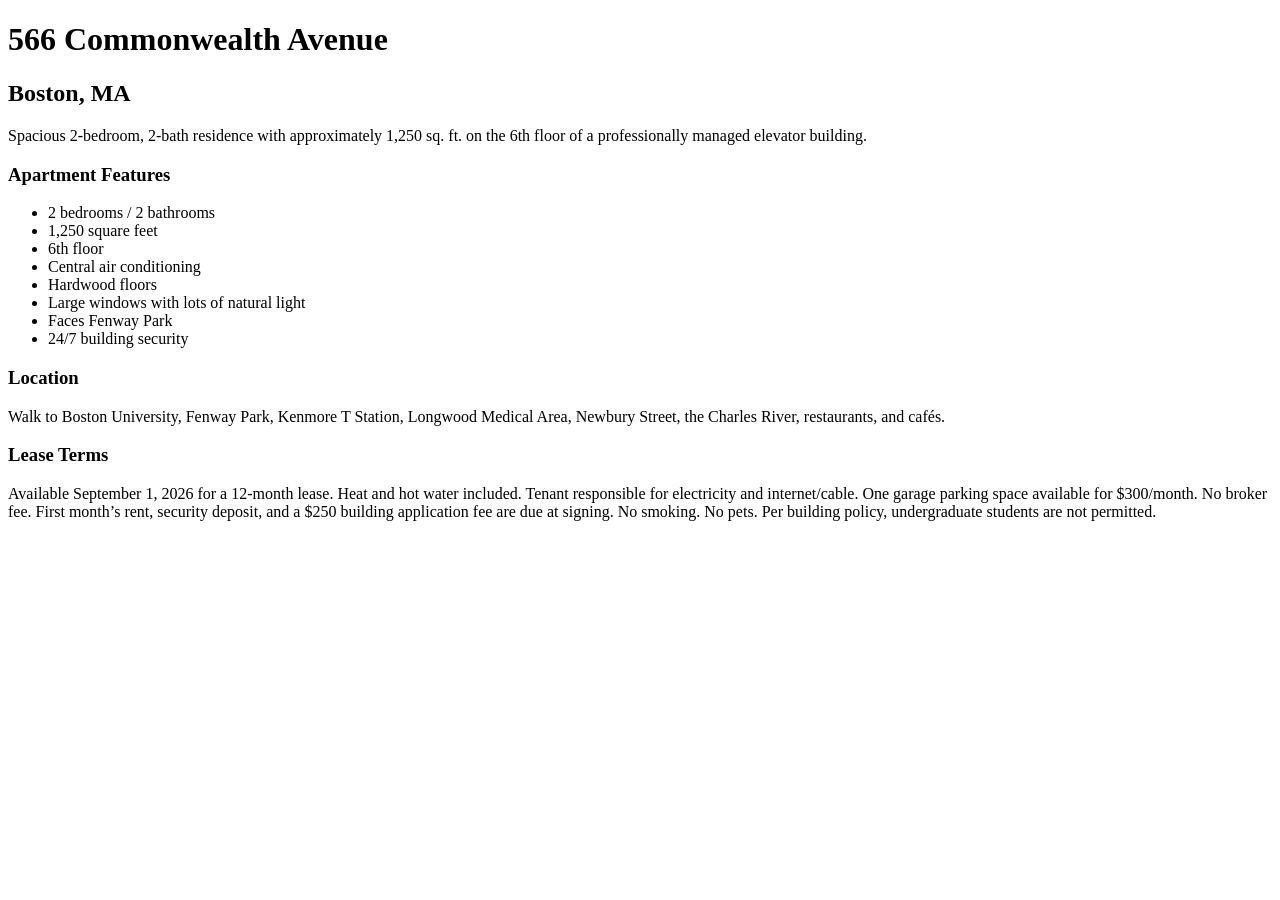
==== index.html @ 44c52302 "Add initial HTML structure for apartment listing" ====
<!DOCTYPE html>
<html>
<head>
  <title>566 Commonwealth Avenue | Boston Apartment</title>
</head>
<body>
  <h1>566 Commonwealth Avenue</h1>
  <h2>Boston, MA</h2>

  <p>
    Spacious 2-bedroom, 2-bath residence with approximately 1,250 sq. ft.
    on the 6th floor of a professionally managed elevator building.
  </p>

  <h3>Apartment Features</h3>
  <ul>
    <li>2 bedrooms / 2 bathrooms</li>
    <li>1,250 square feet</li>
    <li>6th floor</li>
    <li>Central air conditioning</li>
    <li>Hardwood floors</li>
    <li>Large windows with lots of natural light</li>
    <li>Faces Fenway Park</li>
    <li>24/7 building security</li>
  </ul>

  <h3>Location</h3>
  <p>
    Walk to Boston University, Fenway Park, Kenmore T Station,
    Longwood Medical Area, Newbury Street, the Charles River,
    restaurants, and cafés.
  </p>

  <h3>Lease Terms</h3>
  <p>
    Available September 1, 2026 for a 12-month lease. Heat and hot water
    included. Tenant responsible for electricity and internet/cable.
    One garage parking space available for $300/month. No broker fee.
    First month’s rent, security deposit, and a $250 building application
    fee are due at signing. No smoking. No pets. Per building policy,
    undergraduate students are not permitted.
  </p>
</body>
</html>
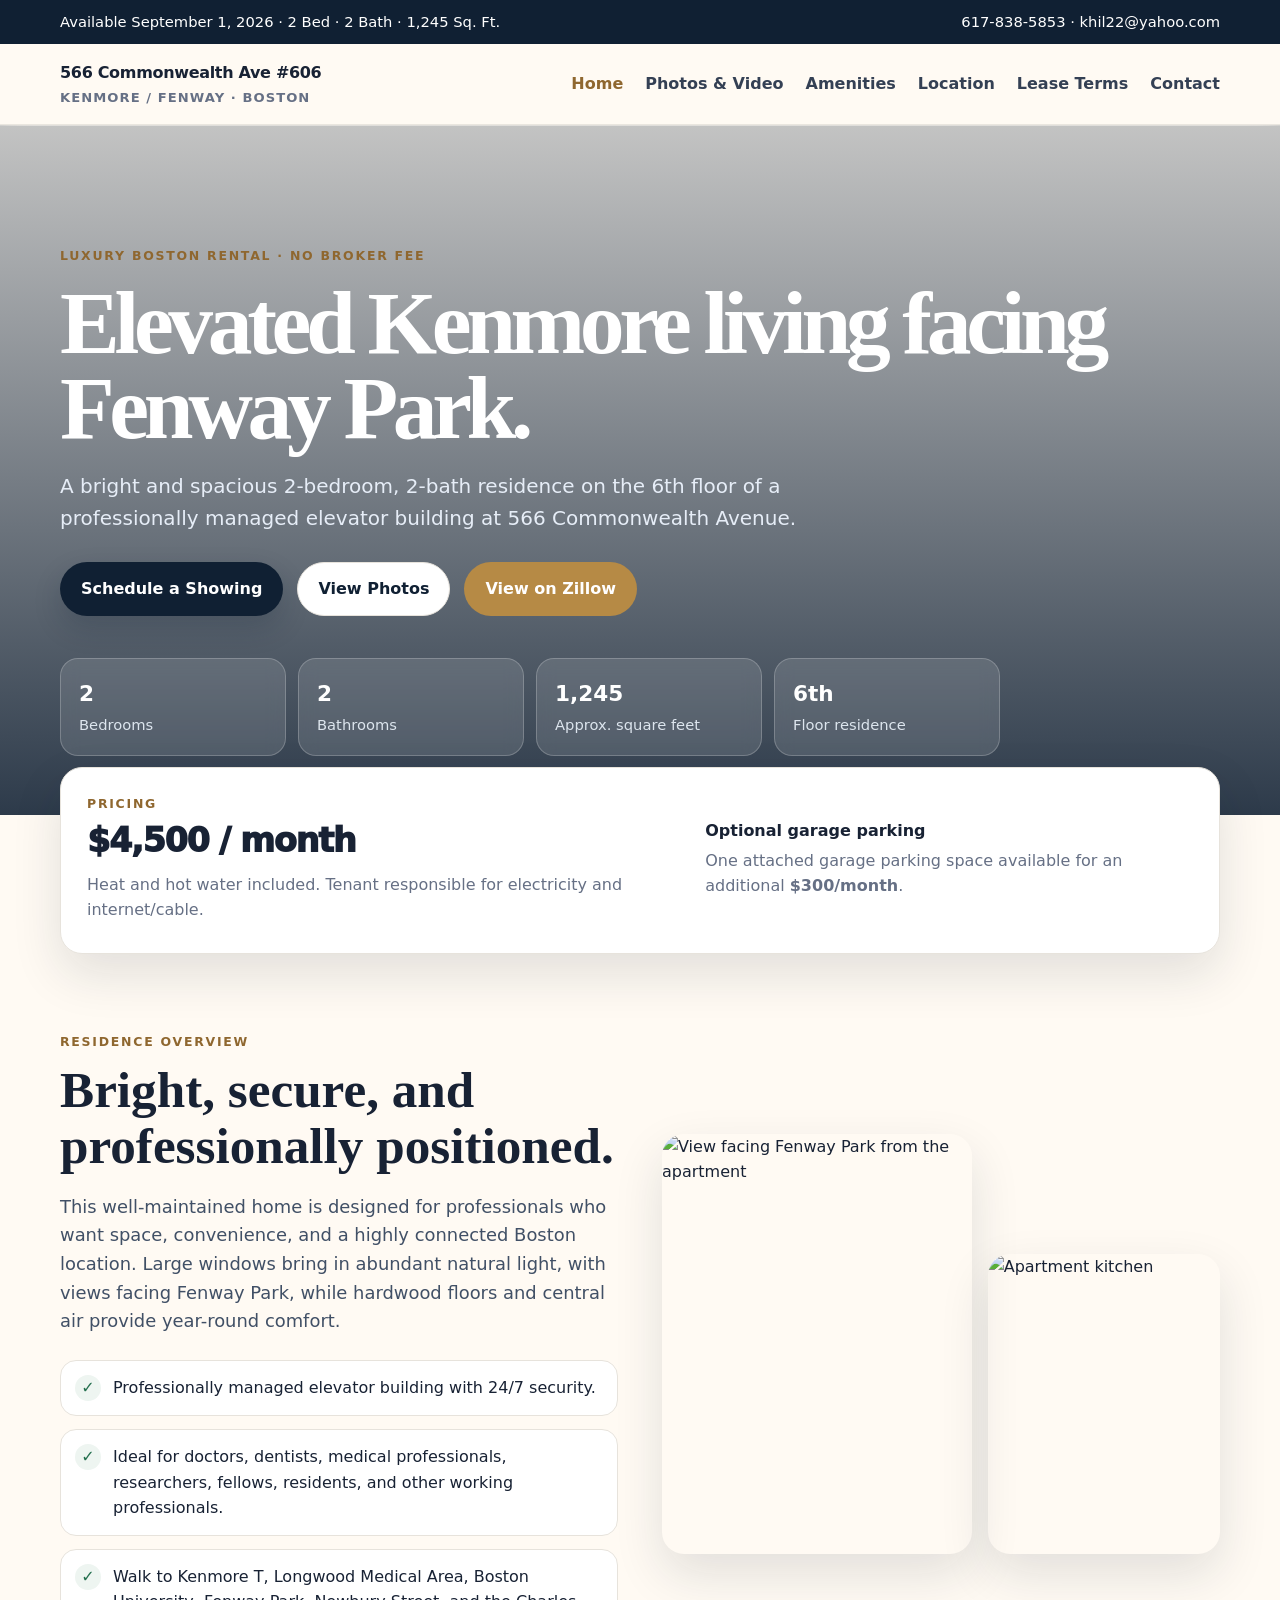
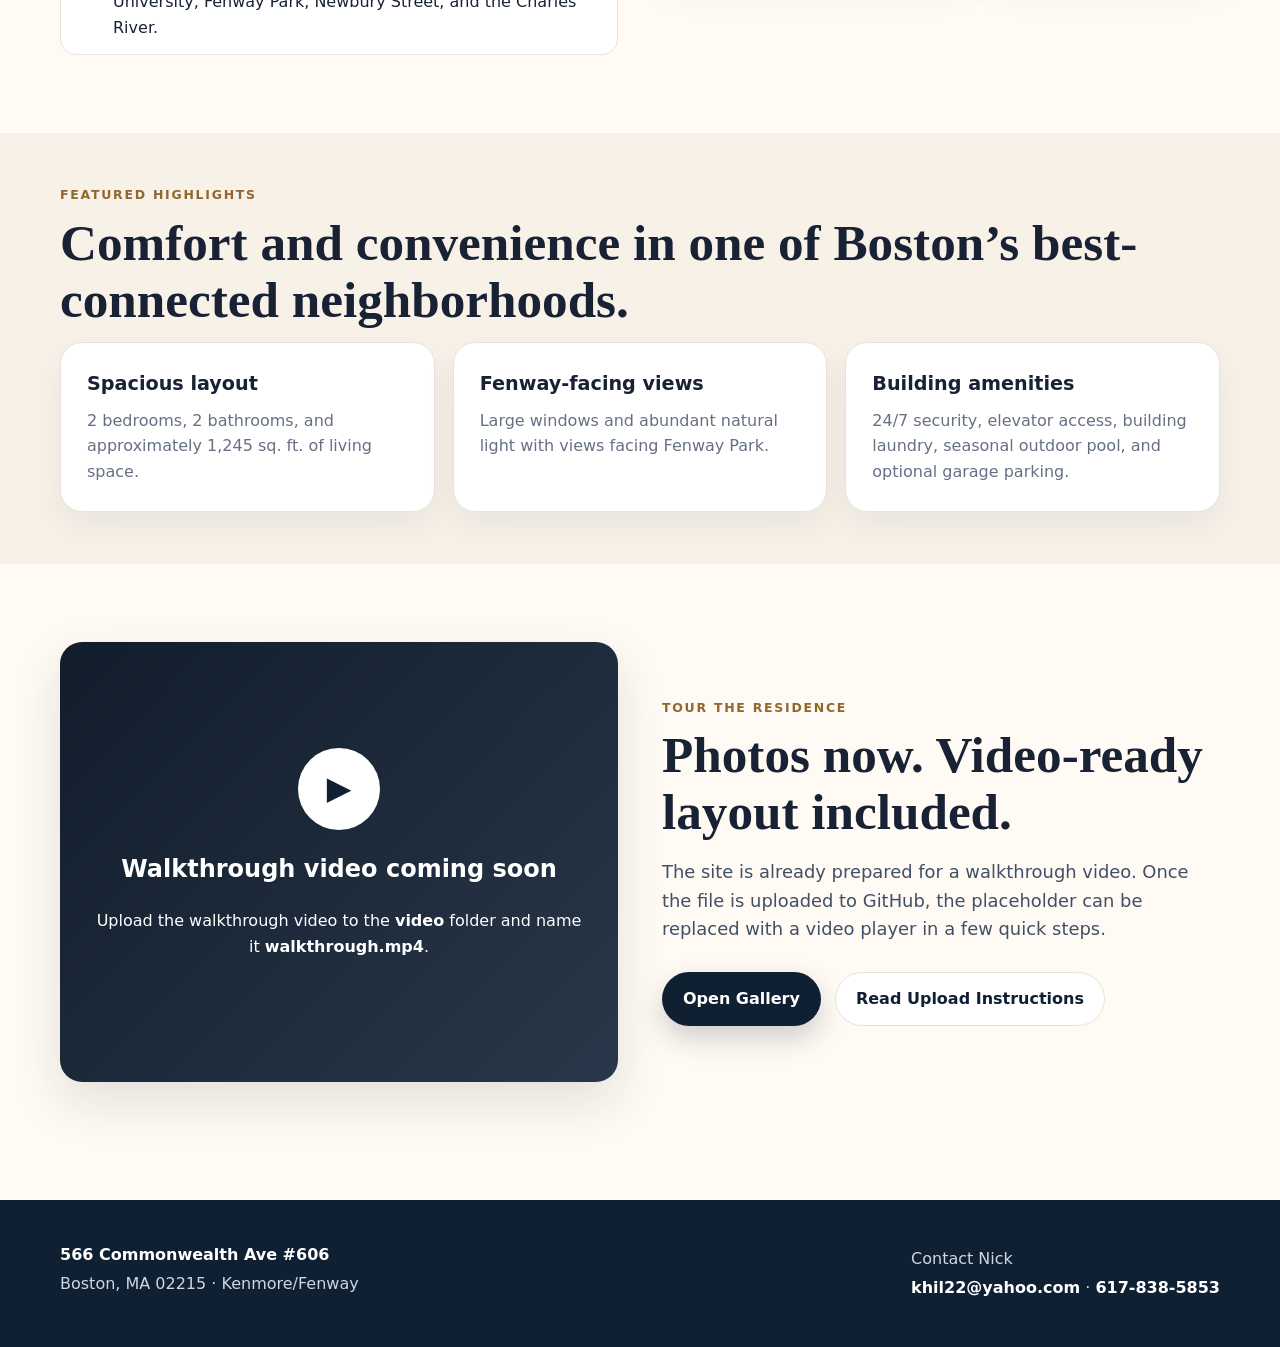
==== commit adde32c9: "Add files via upload" ====
--- a/index.html
+++ b/index.html
@@ -1,44 +1,82 @@
-<!DOCTYPE html>
-<html>
+<!doctype html>
+<html lang="en">
 <head>
-  <title>566 Commonwealth Avenue | Boston Apartment</title>
+  <meta charset="utf-8">
+  <meta name="viewport" content="width=device-width, initial-scale=1">
+  <title>566 Commonwealth Ave #606 | Boston Apartment for Rent</title>
+  <meta name="description" content="Professional 2 bed, 2 bath apartment rental at 566 Commonwealth Ave #606 in Boston's Kenmore/Fenway neighborhood. Available September 1, 2026.">
+  <link rel="stylesheet" href="styles.css">
 </head>
 <body>
-  <h1>566 Commonwealth Avenue</h1>
-  <h2>Boston, MA</h2>
+  <div class="topbar"><div class="container"><span>Available September 1, 2026 · 2 Bed · 2 Bath · 1,245 Sq. Ft.</span><span><a href="tel:+16178385853">617-838-5853</a> · <a href="mailto:khil22@yahoo.com">khil22@yahoo.com</a></span></div></div>
+  <header class="site-header"><nav class="nav container"><a class="brand" href="index.html"><span>566 Commonwealth Ave #606</span><span>Kenmore / Fenway · Boston</span></a><button class="menu-button">Menu</button><div class="nav-links"><a href="index.html">Home</a><a href="photos.html">Photos & Video</a><a href="amenities.html">Amenities</a><a href="location.html">Location</a><a href="lease.html">Lease Terms</a><a href="contact.html">Contact</a></div></nav></header>
 
-  <p>
-    Spacious 2-bedroom, 2-bath residence with approximately 1,250 sq. ft.
-    on the 6th floor of a professionally managed elevator building.
-  </p>
+  <main>
+    <section class="hero">
+      <div class="container hero-content">
+        <div class="eyebrow">Luxury Boston rental · No broker fee</div>
+        <h1>Elevated Kenmore living facing Fenway Park.</h1>
+        <p>A bright and spacious 2-bedroom, 2-bath residence on the 6th floor of a professionally managed elevator building at 566 Commonwealth Avenue.</p>
+        <div class="hero-actions"><a class="button primary" href="contact.html">Schedule a Showing</a><a class="button secondary" href="photos.html">View Photos</a><a class="button gold" href="https://www.zillow.com/homedetails/566-Commonwealth-Ave-606-Boston-MA-02215/2077763507_zpid/?view=public" target="_blank" rel="noopener">View on Zillow</a></div>
+        <div class="stats"><div class="stat"><strong>2</strong><span>Bedrooms</span></div><div class="stat"><strong>2</strong><span>Bathrooms</span></div><div class="stat"><strong>1,245</strong><span>Approx. square feet</span></div><div class="stat"><strong>6th</strong><span>Floor residence</span></div></div>
+      </div>
+    </section>
 
-  <h3>Apartment Features</h3>
-  <ul>
-    <li>2 bedrooms / 2 bathrooms</li>
-    <li>1,250 square feet</li>
-    <li>6th floor</li>
-    <li>Central air conditioning</li>
-    <li>Hardwood floors</li>
-    <li>Large windows with lots of natural light</li>
-    <li>Faces Fenway Park</li>
-    <li>24/7 building security</li>
-  </ul>
+    <div class="container price-card">
+      <div><div class="eyebrow">Pricing</div><div class="price-main">$4,500 / month</div><p>Heat and hot water included. Tenant responsible for electricity and internet/cable.</p></div>
+      <div><strong>Optional garage parking</strong><p>One attached garage parking space available for an additional <strong>$300/month</strong>.</p></div>
+    </div>
 
-  <h3>Location</h3>
-  <p>
-    Walk to Boston University, Fenway Park, Kenmore T Station,
-    Longwood Medical Area, Newbury Street, the Charles River,
-    restaurants, and cafés.
-  </p>
+    <section class="section">
+      <div class="container split">
+        <div>
+          <div class="eyebrow">Residence overview</div>
+          <h2 class="section-title">Bright, secure, and professionally positioned.</h2>
+          <p class="lead">This well-maintained home is designed for professionals who want space, convenience, and a highly connected Boston location. Large windows bring in abundant natural light, with views facing Fenway Park, while hardwood floors and central air provide year-round comfort.</p>
+          <div class="highlight-list">
+            <div><span class="check">✓</span><span>Professionally managed elevator building with 24/7 security.</span></div>
+            <div><span class="check">✓</span><span>Ideal for doctors, dentists, medical professionals, researchers, fellows, residents, and other working professionals.</span></div>
+            <div><span class="check">✓</span><span>Walk to Kenmore T, Longwood Medical Area, Boston University, Fenway Park, Newbury Street, and the Charles River.</span></div>
+          </div>
+        </div>
+        <div class="image-stack"><img src="images/fenway-view-1.webp" alt="View facing Fenway Park from the apartment"><img src="images/kitchen.webp" alt="Apartment kitchen"></div>
+      </div>
+    </section>
 
-  <h3>Lease Terms</h3>
-  <p>
-    Available September 1, 2026 for a 12-month lease. Heat and hot water
-    included. Tenant responsible for electricity and internet/cable.
-    One garage parking space available for $300/month. No broker fee.
-    First month’s rent, security deposit, and a $250 building application
-    fee are due at signing. No smoking. No pets. Per building policy,
-    undergraduate students are not permitted.
-  </p>
+    <section class="section compact" style="background:var(--cream)">
+      <div class="container">
+        <div class="eyebrow">Featured highlights</div>
+        <h2 class="section-title">Comfort and convenience in one of Boston’s best-connected neighborhoods.</h2>
+        <div class="feature-grid">
+          <div class="feature-card"><h3>Spacious layout</h3><p>2 bedrooms, 2 bathrooms, and approximately 1,245 sq. ft. of living space.</p></div>
+          <div class="feature-card"><h3>Fenway-facing views</h3><p>Large windows and abundant natural light with views facing Fenway Park.</p></div>
+          <div class="feature-card"><h3>Building amenities</h3><p>24/7 security, elevator access, building laundry, seasonal outdoor pool, and optional garage parking.</p></div>
+        </div>
+      </div>
+    </section>
+
+    <section class="section">
+      <div class="container split">
+        <div class="video-placeholder">
+          <!-- WALKTHROUGH VIDEO PLACEHOLDER: After uploading your video to GitHub, replace this entire div with:
+          <video controls poster="images/living-room-1.webp" style="width:100%;border-radius:22px;box-shadow:var(--shadow)">
+            <source src="video/walkthrough.mp4" type="video/mp4">
+            Your browser does not support the video tag.
+          </video>
+          -->
+          <div><div class="play">▶</div><h2>Walkthrough video coming soon</h2><p>Upload the walkthrough video to the <strong>video</strong> folder and name it <strong>walkthrough.mp4</strong>.</p></div>
+        </div>
+        <div>
+          <div class="eyebrow">Tour the residence</div>
+          <h2 class="section-title">Photos now. Video-ready layout included.</h2>
+          <p class="lead">The site is already prepared for a walkthrough video. Once the file is uploaded to GitHub, the placeholder can be replaced with a video player in a few quick steps.</p>
+          <div class="hero-actions"><a class="button primary" href="photos.html">Open Gallery</a><a class="button secondary" href="README-upload-instructions.txt">Read Upload Instructions</a></div>
+        </div>
+      </div>
+    </section>
+  </main>
+
+  <footer class="footer"><div class="container"><div><strong>566 Commonwealth Ave #606</strong><p>Boston, MA 02215 · Kenmore/Fenway</p></div><div><p>Contact Nick</p><p><a href="mailto:khil22@yahoo.com">khil22@yahoo.com</a> · <a href="tel:+16178385853">617-838-5853</a></p></div></div></footer>
+  <script src="script.js"></script>
 </body>
 </html>
--- a/styles.css
+++ b/styles.css
@@ -0,0 +1,19 @@
+:root{
+  --ink:#182234;
+  --muted:#667085;
+  --line:#e7e3dc;
+  --cream:#f7f1e8;
+  --paper:#fffaf3;
+  --white:#ffffff;
+  --navy:#102033;
+  --gold:#b68a45;
+  --gold-dark:#8f672f;
+  --green:#eef5f1;
+  --shadow:0 20px 50px rgba(16,32,51,.12);
+  --radius:22px;
+}
+*{box-sizing:border-box}
+html{scroll-behavior:smooth}
+body{margin:0;font-family:Inter,ui-sans-serif,system-ui,-apple-system,BlinkMacSystemFont,"Segoe UI",sans-serif;color:var(--ink);background:var(--paper);line-height:1.6}
+a{color:inherit;text-decoration:none}img{max-width:100%;display:block}.container{width:min(1160px,92vw);margin:auto}.eyebrow{letter-spacing:.14em;text-transform:uppercase;color:var(--gold-dark);font-weight:800;font-size:.78rem}.section{padding:78px 0}.section.compact{padding:52px 0}.section-title{font-family:Georgia,serif;font-size:clamp(2rem,4vw,3.2rem);line-height:1.1;margin:10px 0 14px}.lead{font-size:1.12rem;color:#415066;max-width:760px}.topbar{background:var(--navy);color:#fff;font-size:.92rem}.topbar .container{display:flex;justify-content:space-between;gap:20px;padding:10px 0;align-items:center}.topbar a{color:#fff}.site-header{position:sticky;top:0;background:rgba(255,250,243,.94);backdrop-filter:blur(14px);z-index:20;border-bottom:1px solid rgba(231,227,220,.85)}.nav{display:flex;align-items:center;justify-content:space-between;padding:16px 0}.brand{display:flex;flex-direction:column;gap:2px;font-weight:900;letter-spacing:-.02em}.brand span:last-child{font-weight:700;color:var(--muted);font-size:.82rem;letter-spacing:.08em;text-transform:uppercase}.nav-links{display:flex;gap:22px;align-items:center;font-weight:750;color:#344054}.nav-links a.active,.nav-links a:hover{color:var(--gold-dark)}.menu-button{display:none;border:1px solid var(--line);background:#fff;border-radius:12px;padding:9px 12px;font-weight:800}.button{display:inline-flex;align-items:center;justify-content:center;gap:9px;border-radius:999px;padding:13px 20px;font-weight:850;border:1px solid transparent;transition:.18s ease}.button.primary{background:var(--navy);color:#fff;box-shadow:0 12px 28px rgba(16,32,51,.20)}.button.secondary{background:#fff;color:var(--navy);border-color:var(--line)}.button.gold{background:var(--gold);color:#fff}.button:hover{transform:translateY(-1px)}.hero{position:relative;min-height:690px;display:grid;align-items:end;background:linear-gradient(180deg,rgba(16,32,51,.25),rgba(16,32,51,.88)),url('images/living-room-1.webp') center/cover no-repeat;color:#fff}.hero-content{padding:120px 0 58px}.hero h1{font-family:Georgia,serif;font-size:clamp(2.85rem,7vw,6.2rem);line-height:.95;letter-spacing:-.06em;margin:14px 0}.hero p{font-size:1.25rem;max-width:760px;color:#e6edf7}.hero-actions{display:flex;flex-wrap:wrap;gap:14px;margin-top:28px}.stats{display:grid;grid-template-columns:repeat(4,1fr);gap:12px;margin-top:42px;max-width:940px}.stat{background:rgba(255,255,255,.12);border:1px solid rgba(255,255,255,.22);padding:18px;border-radius:18px;backdrop-filter:blur(8px)}.stat strong{display:block;font-size:1.35rem}.stat span{color:#dde5ee;font-size:.92rem}.price-card{background:#fff;color:var(--ink);border-radius:var(--radius);padding:26px;box-shadow:var(--shadow);display:grid;grid-template-columns:1.1fr .9fr;gap:22px;align-items:center;margin-top:-48px;position:relative;z-index:5;border:1px solid var(--line)}.price-main{font-size:2.1rem;font-weight:950;letter-spacing:-.04em}.price-card p{margin:4px 0;color:var(--muted)}.feature-grid{display:grid;grid-template-columns:repeat(3,1fr);gap:18px}.feature-card,.card{background:#fff;border:1px solid var(--line);border-radius:var(--radius);padding:26px;box-shadow:0 14px 34px rgba(16,32,51,.06)}.feature-card h3,.card h3{margin:0 0 8px;font-size:1.2rem}.feature-card p,.card p{margin:0;color:var(--muted)}.split{display:grid;grid-template-columns:1fr 1fr;gap:44px;align-items:center}.image-stack{display:grid;grid-template-columns:1fr .75fr;gap:16px;align-items:end}.image-stack img{border-radius:var(--radius);height:420px;width:100%;object-fit:cover;box-shadow:var(--shadow)}.image-stack img:nth-child(2){height:300px}.highlight-list{display:grid;gap:13px;margin-top:24px}.highlight-list div{display:flex;gap:12px;align-items:flex-start;background:#fff;border:1px solid var(--line);padding:14px;border-radius:16px}.check{height:26px;width:26px;border-radius:50%;background:var(--green);color:#25704f;display:grid;place-items:center;flex:0 0 26px;font-weight:900}.gallery-grid{display:grid;grid-template-columns:repeat(3,1fr);gap:14px}.gallery-grid a{position:relative;overflow:hidden;border-radius:18px;background:#ddd;border:1px solid var(--line);min-height:220px}.gallery-grid img{width:100%;height:260px;object-fit:cover;transition:.25s ease}.gallery-grid a:hover img{transform:scale(1.035)}.gallery-grid .wide{grid-column:span 2}.gallery-grid .tall img{height:534px}.caption{position:absolute;left:12px;right:12px;bottom:12px;color:#fff;background:linear-gradient(90deg,rgba(16,32,51,.82),rgba(16,32,51,.35));padding:9px 12px;border-radius:12px;font-weight:800;font-size:.92rem}.subhero{background:linear-gradient(135deg,rgba(16,32,51,.93),rgba(16,32,51,.72)),url('images/fenway-view-1.webp') center/cover no-repeat;color:#fff;padding:86px 0}.subhero h1{font-family:Georgia,serif;font-size:clamp(2.5rem,5vw,4.3rem);line-height:1;margin:12px 0}.subhero p{color:#e8eef5;max-width:760px}.info-table{width:100%;border-collapse:collapse;background:#fff;border-radius:var(--radius);overflow:hidden;border:1px solid var(--line);box-shadow:0 14px 34px rgba(16,32,51,.06)}.info-table td{padding:18px;border-bottom:1px solid var(--line)}.info-table tr:last-child td{border-bottom:0}.info-table td:first-child{font-weight:850;width:38%;color:#344054}.map-card{background:#fff;border:1px solid var(--line);border-radius:var(--radius);overflow:hidden;box-shadow:var(--shadow)}.map-card iframe{width:100%;height:430px;border:0}.location-grid{display:grid;grid-template-columns:repeat(2,1fr);gap:18px}.nearby{display:flex;justify-content:space-between;gap:20px;background:#fff;border:1px solid var(--line);border-radius:18px;padding:18px}.nearby strong{font-size:1.05rem}.nearby span{color:var(--muted)}.video-placeholder{background:linear-gradient(135deg,#111d2b,#29374a);border-radius:var(--radius);min-height:440px;display:grid;place-items:center;color:#fff;text-align:center;padding:36px;box-shadow:var(--shadow);position:relative;overflow:hidden}.video-placeholder:before{content:"";position:absolute;inset:0;background:url('images/living-room-2.webp') center/cover no-repeat;opacity:.24}.video-placeholder>div{position:relative}.play{width:82px;height:82px;border-radius:50%;display:grid;place-items:center;background:#fff;color:var(--navy);font-size:2rem;margin:0 auto 18px}.contact-box{background:var(--navy);color:#fff;border-radius:32px;padding:38px;box-shadow:var(--shadow)}.contact-box p{color:#d9e3ed}.contact-grid{display:grid;grid-template-columns:1fr 1fr;gap:28px}.contact-card{background:#fff;border:1px solid var(--line);border-radius:var(--radius);padding:28px}.contact-card a{color:var(--gold-dark);font-weight:850}.form-note{background:#fff7e7;border:1px solid #ead7b5;color:#6f501d;padding:14px;border-radius:16px}.footer{background:var(--navy);color:#fff;padding:42px 0;margin-top:40px}.footer .container{display:flex;justify-content:space-between;gap:20px;align-items:flex-start}.footer p{margin:4px 0;color:#ccd7e4}.footer a{color:#fff;font-weight:800}.lightbox{position:fixed;inset:0;background:rgba(10,17,27,.92);display:none;align-items:center;justify-content:center;z-index:100;padding:24px}.lightbox.open{display:flex}.lightbox img{max-height:86vh;max-width:92vw;border-radius:16px;box-shadow:0 20px 80px rgba(0,0,0,.45)}.lightbox button{position:absolute;top:18px;right:20px;border:0;border-radius:999px;background:#fff;color:#111;padding:10px 14px;font-weight:900}.notice{background:#f6fbf8;border:1px solid #d9eadf;border-radius:var(--radius);padding:22px}.pill-row{display:flex;flex-wrap:wrap;gap:10px;margin-top:20px}.pill{border:1px solid var(--line);background:#fff;border-radius:999px;padding:9px 14px;font-weight:800;color:#344054}.small{font-size:.92rem;color:var(--muted)}
+@media(max-width:860px){.topbar .container{flex-direction:column;align-items:flex-start;gap:4px}.menu-button{display:inline-flex}.nav-links{position:absolute;left:4vw;right:4vw;top:74px;background:#fff;border:1px solid var(--line);border-radius:18px;box-shadow:var(--shadow);padding:16px;display:none;flex-direction:column;align-items:flex-start}.nav-links.open{display:flex}.hero{min-height:620px}.stats,.feature-grid,.gallery-grid,.split,.contact-grid,.location-grid,.price-card{grid-template-columns:1fr}.gallery-grid .wide{grid-column:span 1}.gallery-grid .tall img{height:260px}.image-stack{grid-template-columns:1fr}.image-stack img,.image-stack img:nth-child(2){height:300px}.footer .container{flex-direction:column}.price-card{margin-top:0}.section{padding:56px 0}}
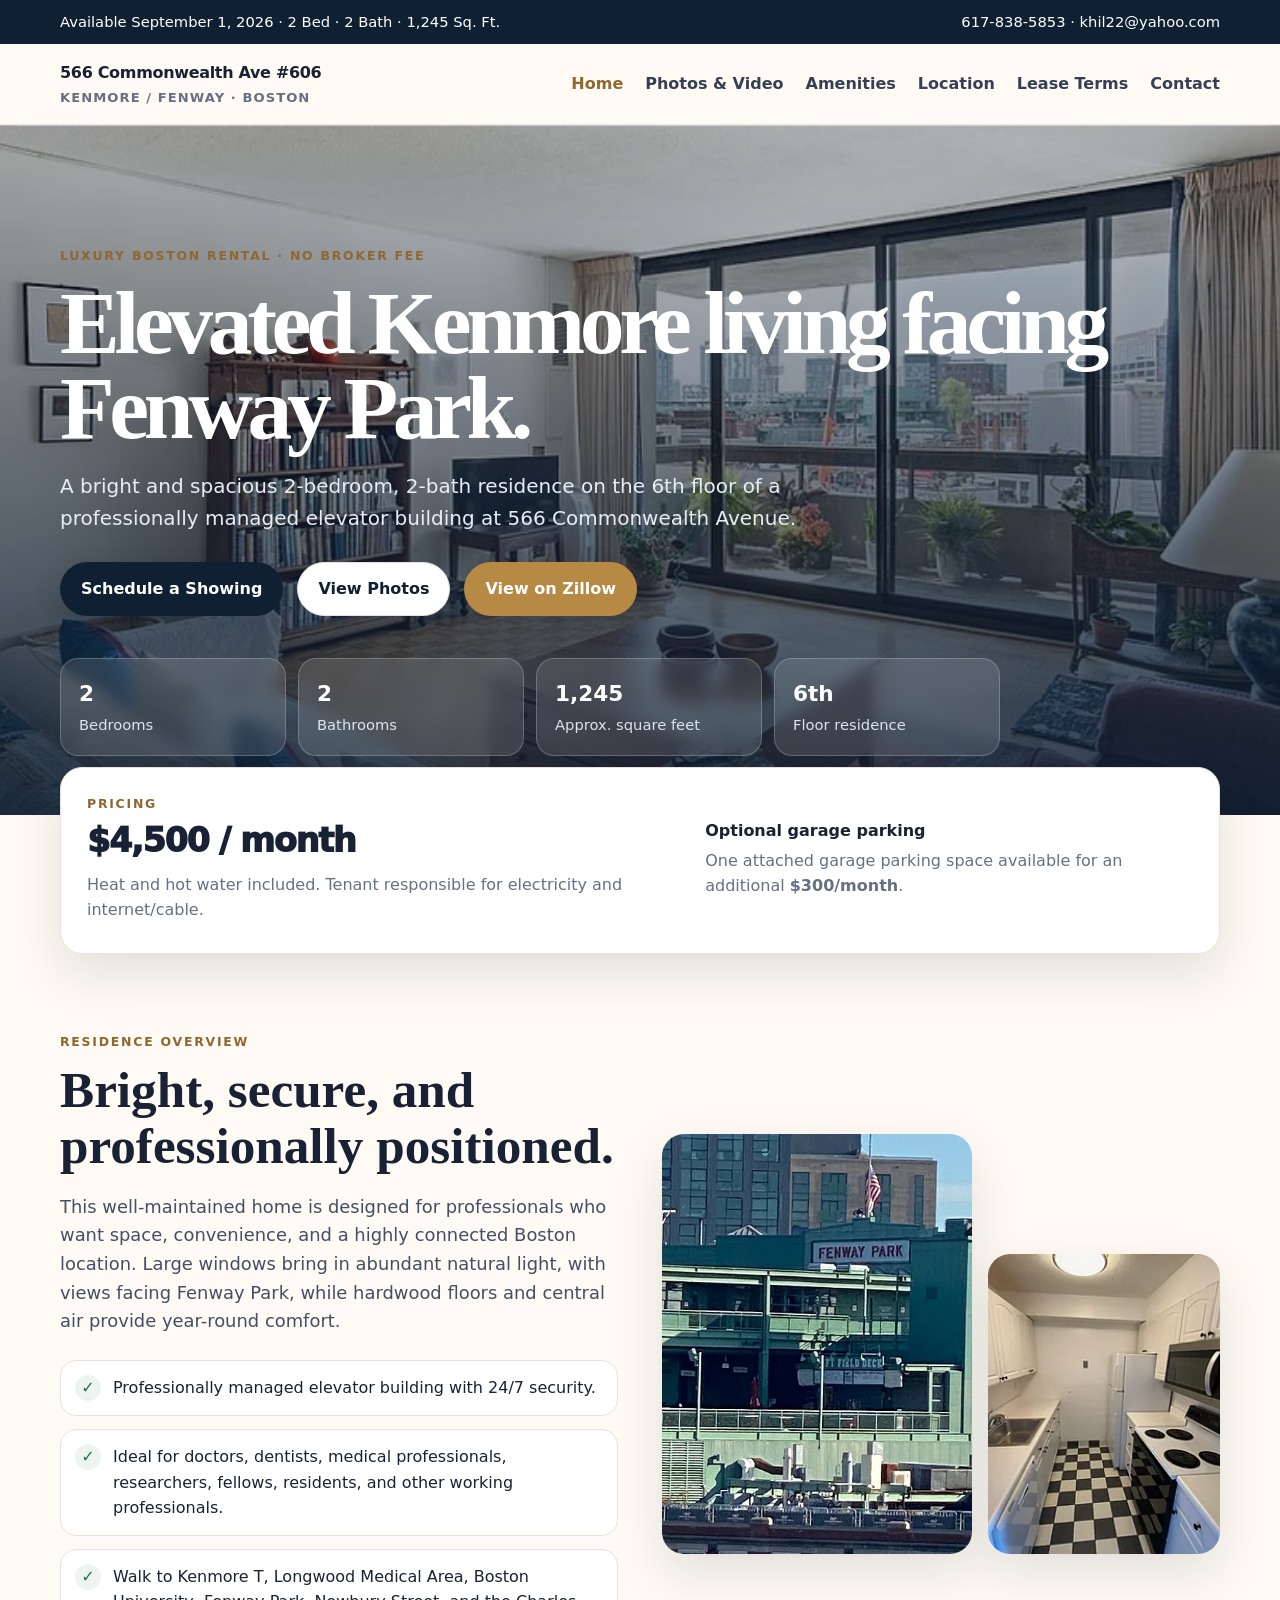
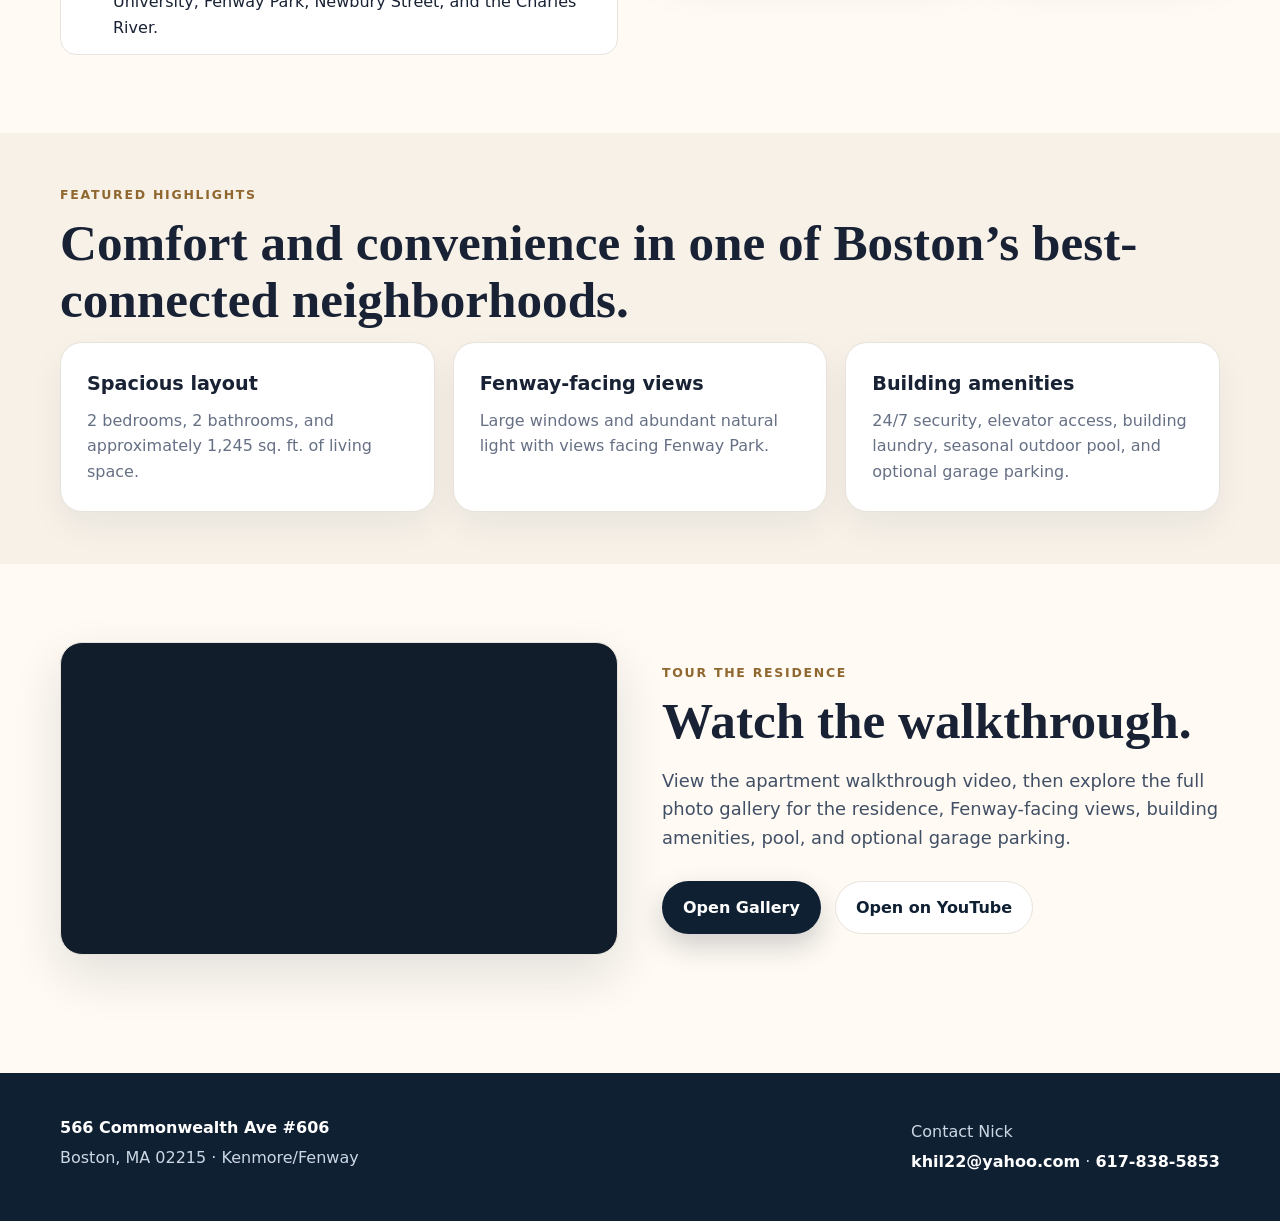
==== commit 9cc7724f: "Add files via upload" ====
--- a/index.html
+++ b/index.html
@@ -57,20 +57,14 @@
 
     <section class="section">
       <div class="container split">
-        <div class="video-placeholder">
-          <!-- WALKTHROUGH VIDEO PLACEHOLDER: After uploading your video to GitHub, replace this entire div with:
-          <video controls poster="images/living-room-1.webp" style="width:100%;border-radius:22px;box-shadow:var(--shadow)">
-            <source src="video/walkthrough.mp4" type="video/mp4">
-            Your browser does not support the video tag.
-          </video>
-          -->
-          <div><div class="play">▶</div><h2>Walkthrough video coming soon</h2><p>Upload the walkthrough video to the <strong>video</strong> folder and name it <strong>walkthrough.mp4</strong>.</p></div>
+        <div class="video-embed">
+          <iframe src="https://www.youtube.com/embed/1xtYra_62C8" title="566 Commonwealth Ave #606 walkthrough video" allow="accelerometer; autoplay; clipboard-write; encrypted-media; gyroscope; picture-in-picture; web-share" allowfullscreen></iframe>
         </div>
         <div>
           <div class="eyebrow">Tour the residence</div>
-          <h2 class="section-title">Photos now. Video-ready layout included.</h2>
-          <p class="lead">The site is already prepared for a walkthrough video. Once the file is uploaded to GitHub, the placeholder can be replaced with a video player in a few quick steps.</p>
-          <div class="hero-actions"><a class="button primary" href="photos.html">Open Gallery</a><a class="button secondary" href="README-upload-instructions.txt">Read Upload Instructions</a></div>
+          <h2 class="section-title">Watch the walkthrough.</h2>
+          <p class="lead">View the apartment walkthrough video, then explore the full photo gallery for the residence, Fenway-facing views, building amenities, pool, and optional garage parking.</p>
+          <div class="hero-actions"><a class="button primary" href="photos.html">Open Gallery</a><a class="button secondary" href="https://youtu.be/1xtYra_62C8" target="_blank" rel="noopener">Open on YouTube</a></div>
         </div>
       </div>
     </section>
--- a/styles.css
+++ b/styles.css
@@ -15,5 +15,6 @@
 *{box-sizing:border-box}
 html{scroll-behavior:smooth}
 body{margin:0;font-family:Inter,ui-sans-serif,system-ui,-apple-system,BlinkMacSystemFont,"Segoe UI",sans-serif;color:var(--ink);background:var(--paper);line-height:1.6}
-a{color:inherit;text-decoration:none}img{max-width:100%;display:block}.container{width:min(1160px,92vw);margin:auto}.eyebrow{letter-spacing:.14em;text-transform:uppercase;color:var(--gold-dark);font-weight:800;font-size:.78rem}.section{padding:78px 0}.section.compact{padding:52px 0}.section-title{font-family:Georgia,serif;font-size:clamp(2rem,4vw,3.2rem);line-height:1.1;margin:10px 0 14px}.lead{font-size:1.12rem;color:#415066;max-width:760px}.topbar{background:var(--navy);color:#fff;font-size:.92rem}.topbar .container{display:flex;justify-content:space-between;gap:20px;padding:10px 0;align-items:center}.topbar a{color:#fff}.site-header{position:sticky;top:0;background:rgba(255,250,243,.94);backdrop-filter:blur(14px);z-index:20;border-bottom:1px solid rgba(231,227,220,.85)}.nav{display:flex;align-items:center;justify-content:space-between;padding:16px 0}.brand{display:flex;flex-direction:column;gap:2px;font-weight:900;letter-spacing:-.02em}.brand span:last-child{font-weight:700;color:var(--muted);font-size:.82rem;letter-spacing:.08em;text-transform:uppercase}.nav-links{display:flex;gap:22px;align-items:center;font-weight:750;color:#344054}.nav-links a.active,.nav-links a:hover{color:var(--gold-dark)}.menu-button{display:none;border:1px solid var(--line);background:#fff;border-radius:12px;padding:9px 12px;font-weight:800}.button{display:inline-flex;align-items:center;justify-content:center;gap:9px;border-radius:999px;padding:13px 20px;font-weight:850;border:1px solid transparent;transition:.18s ease}.button.primary{background:var(--navy);color:#fff;box-shadow:0 12px 28px rgba(16,32,51,.20)}.button.secondary{background:#fff;color:var(--navy);border-color:var(--line)}.button.gold{background:var(--gold);color:#fff}.button:hover{transform:translateY(-1px)}.hero{position:relative;min-height:690px;display:grid;align-items:end;background:linear-gradient(180deg,rgba(16,32,51,.25),rgba(16,32,51,.88)),url('images/living-room-1.webp') center/cover no-repeat;color:#fff}.hero-content{padding:120px 0 58px}.hero h1{font-family:Georgia,serif;font-size:clamp(2.85rem,7vw,6.2rem);line-height:.95;letter-spacing:-.06em;margin:14px 0}.hero p{font-size:1.25rem;max-width:760px;color:#e6edf7}.hero-actions{display:flex;flex-wrap:wrap;gap:14px;margin-top:28px}.stats{display:grid;grid-template-columns:repeat(4,1fr);gap:12px;margin-top:42px;max-width:940px}.stat{background:rgba(255,255,255,.12);border:1px solid rgba(255,255,255,.22);padding:18px;border-radius:18px;backdrop-filter:blur(8px)}.stat strong{display:block;font-size:1.35rem}.stat span{color:#dde5ee;font-size:.92rem}.price-card{background:#fff;color:var(--ink);border-radius:var(--radius);padding:26px;box-shadow:var(--shadow);display:grid;grid-template-columns:1.1fr .9fr;gap:22px;align-items:center;margin-top:-48px;position:relative;z-index:5;border:1px solid var(--line)}.price-main{font-size:2.1rem;font-weight:950;letter-spacing:-.04em}.price-card p{margin:4px 0;color:var(--muted)}.feature-grid{display:grid;grid-template-columns:repeat(3,1fr);gap:18px}.feature-card,.card{background:#fff;border:1px solid var(--line);border-radius:var(--radius);padding:26px;box-shadow:0 14px 34px rgba(16,32,51,.06)}.feature-card h3,.card h3{margin:0 0 8px;font-size:1.2rem}.feature-card p,.card p{margin:0;color:var(--muted)}.split{display:grid;grid-template-columns:1fr 1fr;gap:44px;align-items:center}.image-stack{display:grid;grid-template-columns:1fr .75fr;gap:16px;align-items:end}.image-stack img{border-radius:var(--radius);height:420px;width:100%;object-fit:cover;box-shadow:var(--shadow)}.image-stack img:nth-child(2){height:300px}.highlight-list{display:grid;gap:13px;margin-top:24px}.highlight-list div{display:flex;gap:12px;align-items:flex-start;background:#fff;border:1px solid var(--line);padding:14px;border-radius:16px}.check{height:26px;width:26px;border-radius:50%;background:var(--green);color:#25704f;display:grid;place-items:center;flex:0 0 26px;font-weight:900}.gallery-grid{display:grid;grid-template-columns:repeat(3,1fr);gap:14px}.gallery-grid a{position:relative;overflow:hidden;border-radius:18px;background:#ddd;border:1px solid var(--line);min-height:220px}.gallery-grid img{width:100%;height:260px;object-fit:cover;transition:.25s ease}.gallery-grid a:hover img{transform:scale(1.035)}.gallery-grid .wide{grid-column:span 2}.gallery-grid .tall img{height:534px}.caption{position:absolute;left:12px;right:12px;bottom:12px;color:#fff;background:linear-gradient(90deg,rgba(16,32,51,.82),rgba(16,32,51,.35));padding:9px 12px;border-radius:12px;font-weight:800;font-size:.92rem}.subhero{background:linear-gradient(135deg,rgba(16,32,51,.93),rgba(16,32,51,.72)),url('images/fenway-view-1.webp') center/cover no-repeat;color:#fff;padding:86px 0}.subhero h1{font-family:Georgia,serif;font-size:clamp(2.5rem,5vw,4.3rem);line-height:1;margin:12px 0}.subhero p{color:#e8eef5;max-width:760px}.info-table{width:100%;border-collapse:collapse;background:#fff;border-radius:var(--radius);overflow:hidden;border:1px solid var(--line);box-shadow:0 14px 34px rgba(16,32,51,.06)}.info-table td{padding:18px;border-bottom:1px solid var(--line)}.info-table tr:last-child td{border-bottom:0}.info-table td:first-child{font-weight:850;width:38%;color:#344054}.map-card{background:#fff;border:1px solid var(--line);border-radius:var(--radius);overflow:hidden;box-shadow:var(--shadow)}.map-card iframe{width:100%;height:430px;border:0}.location-grid{display:grid;grid-template-columns:repeat(2,1fr);gap:18px}.nearby{display:flex;justify-content:space-between;gap:20px;background:#fff;border:1px solid var(--line);border-radius:18px;padding:18px}.nearby strong{font-size:1.05rem}.nearby span{color:var(--muted)}.video-placeholder{background:linear-gradient(135deg,#111d2b,#29374a);border-radius:var(--radius);min-height:440px;display:grid;place-items:center;color:#fff;text-align:center;padding:36px;box-shadow:var(--shadow);position:relative;overflow:hidden}.video-placeholder:before{content:"";position:absolute;inset:0;background:url('images/living-room-2.webp') center/cover no-repeat;opacity:.24}.video-placeholder>div{position:relative}.play{width:82px;height:82px;border-radius:50%;display:grid;place-items:center;background:#fff;color:var(--navy);font-size:2rem;margin:0 auto 18px}.contact-box{background:var(--navy);color:#fff;border-radius:32px;padding:38px;box-shadow:var(--shadow)}.contact-box p{color:#d9e3ed}.contact-grid{display:grid;grid-template-columns:1fr 1fr;gap:28px}.contact-card{background:#fff;border:1px solid var(--line);border-radius:var(--radius);padding:28px}.contact-card a{color:var(--gold-dark);font-weight:850}.form-note{background:#fff7e7;border:1px solid #ead7b5;color:#6f501d;padding:14px;border-radius:16px}.footer{background:var(--navy);color:#fff;padding:42px 0;margin-top:40px}.footer .container{display:flex;justify-content:space-between;gap:20px;align-items:flex-start}.footer p{margin:4px 0;color:#ccd7e4}.footer a{color:#fff;font-weight:800}.lightbox{position:fixed;inset:0;background:rgba(10,17,27,.92);display:none;align-items:center;justify-content:center;z-index:100;padding:24px}.lightbox.open{display:flex}.lightbox img{max-height:86vh;max-width:92vw;border-radius:16px;box-shadow:0 20px 80px rgba(0,0,0,.45)}.lightbox button{position:absolute;top:18px;right:20px;border:0;border-radius:999px;background:#fff;color:#111;padding:10px 14px;font-weight:900}.notice{background:#f6fbf8;border:1px solid #d9eadf;border-radius:var(--radius);padding:22px}.pill-row{display:flex;flex-wrap:wrap;gap:10px;margin-top:20px}.pill{border:1px solid var(--line);background:#fff;border-radius:999px;padding:9px 14px;font-weight:800;color:#344054}.small{font-size:.92rem;color:var(--muted)}
+a{color:inherit;text-decoration:none}img{max-width:100%;display:block}.container{width:min(1160px,92vw);margin:auto}.eyebrow{letter-spacing:.14em;text-transform:uppercase;color:var(--gold-dark);font-weight:800;font-size:.78rem}.section{padding:78px 0}.section.compact{padding:52px 0}.section-title{font-family:Georgia,serif;font-size:clamp(2rem,4vw,3.2rem);line-height:1.1;margin:10px 0 14px}.lead{font-size:1.12rem;color:#415066;max-width:760px}.topbar{background:var(--navy);color:#fff;font-size:.92rem}.topbar .container{display:flex;justify-content:space-between;gap:20px;padding:10px 0;align-items:center}.topbar a{color:#fff}.site-header{position:sticky;top:0;background:rgba(255,250,243,.94);backdrop-filter:blur(14px);z-index:20;border-bottom:1px solid rgba(231,227,220,.85)}.nav{display:flex;align-items:center;justify-content:space-between;padding:16px 0}.brand{display:flex;flex-direction:column;gap:2px;font-weight:900;letter-spacing:-.02em}.brand span:last-child{font-weight:700;color:var(--muted);font-size:.82rem;letter-spacing:.08em;text-transform:uppercase}.nav-links{display:flex;gap:22px;align-items:center;font-weight:750;color:#344054}.nav-links a.active,.nav-links a:hover{color:var(--gold-dark)}.menu-button{display:none;border:1px solid var(--line);background:#fff;border-radius:12px;padding:9px 12px;font-weight:800}.button{display:inline-flex;align-items:center;justify-content:center;gap:9px;border-radius:999px;padding:13px 20px;font-weight:850;border:1px solid transparent;transition:.18s ease}.button.primary{background:var(--navy);color:#fff;box-shadow:0 12px 28px rgba(16,32,51,.20)}.button.secondary{background:#fff;color:var(--navy);border-color:var(--line)}.button.gold{background:var(--gold);color:#fff}.button:hover{transform:translateY(-1px)}.hero{position:relative;min-height:690px;display:grid;align-items:end;background:linear-gradient(180deg,rgba(16,32,51,.25),rgba(16,32,51,.88)),url('images/living-room-1.webp') center/cover no-repeat;color:#fff}.hero-content{padding:120px 0 58px}.hero h1{font-family:Georgia,serif;font-size:clamp(2.85rem,7vw,6.2rem);line-height:.95;letter-spacing:-.06em;margin:14px 0}.hero p{font-size:1.25rem;max-width:760px;color:#e6edf7}.hero-actions{display:flex;flex-wrap:wrap;gap:14px;margin-top:28px}.stats{display:grid;grid-template-columns:repeat(4,1fr);gap:12px;margin-top:42px;max-width:940px}.stat{background:rgba(255,255,255,.12);border:1px solid rgba(255,255,255,.22);padding:18px;border-radius:18px;backdrop-filter:blur(8px)}.stat strong{display:block;font-size:1.35rem}.stat span{color:#dde5ee;font-size:.92rem}.price-card{background:#fff;color:var(--ink);border-radius:var(--radius);padding:26px;box-shadow:var(--shadow);display:grid;grid-template-columns:1.1fr .9fr;gap:22px;align-items:center;margin-top:-48px;position:relative;z-index:5;border:1px solid var(--line)}.price-main{font-size:2.1rem;font-weight:950;letter-spacing:-.04em}.price-card p{margin:4px 0;color:var(--muted)}.feature-grid{display:grid;grid-template-columns:repeat(3,1fr);gap:18px}.feature-card,.card{background:#fff;border:1px solid var(--line);border-radius:var(--radius);padding:26px;box-shadow:0 14px 34px rgba(16,32,51,.06)}.feature-card h3,.card h3{margin:0 0 8px;font-size:1.2rem}.feature-card p,.card p{margin:0;color:var(--muted)}.split{display:grid;grid-template-columns:1fr 1fr;gap:44px;align-items:center}.image-stack{display:grid;grid-template-columns:1fr .75fr;gap:16px;align-items:end}.image-stack img{border-radius:var(--radius);height:420px;width:100%;object-fit:cover;box-shadow:var(--shadow)}.image-stack img:nth-child(2){height:300px}.highlight-list{display:grid;gap:13px;margin-top:24px}.highlight-list div{display:flex;gap:12px;align-items:flex-start;background:#fff;border:1px solid var(--line);padding:14px;border-radius:16px}.check{height:26px;width:26px;border-radius:50%;background:var(--green);color:#25704f;display:grid;place-items:center;flex:0 0 26px;font-weight:900}.gallery-grid{display:grid;grid-template-columns:repeat(3,1fr);gap:14px}.gallery-grid a{position:relative;overflow:hidden;border-radius:18px;background:#ddd;border:1px solid var(--line);min-height:220px}.gallery-grid img{width:100%;height:260px;object-fit:cover;transition:.25s ease}.gallery-grid a:hover img{transform:scale(1.035)}.gallery-grid .wide{grid-column:span 2}.gallery-grid .tall img{height:534px}.caption{position:absolute;left:12px;right:12px;bottom:12px;color:#fff;background:linear-gradient(90deg,rgba(16,32,51,.82),rgba(16,32,51,.35));padding:9px 12px;border-radius:12px;font-weight:800;font-size:.92rem}.subhero{background:linear-gradient(135deg,rgba(16,32,51,.93),rgba(16,32,51,.72)),url('images/fenway-view-1.webp') center/cover no-repeat;color:#fff;padding:86px 0}.subhero h1{font-family:Georgia,serif;font-size:clamp(2.5rem,5vw,4.3rem);line-height:1;margin:12px 0}.subhero p{color:#e8eef5;max-width:760px}.info-table{width:100%;border-collapse:collapse;background:#fff;border-radius:var(--radius);overflow:hidden;border:1px solid var(--line);box-shadow:0 14px 34px rgba(16,32,51,.06)}.info-table td{padding:18px;border-bottom:1px solid var(--line)}.info-table tr:last-child td{border-bottom:0}.info-table td:first-child{font-weight:850;width:38%;color:#344054}.map-card{background:#fff;border:1px solid var(--line);border-radius:var(--radius);overflow:hidden;box-shadow:var(--shadow)}.map-card iframe{width:100%;height:430px;border:0}.location-grid{display:grid;grid-template-columns:repeat(2,1fr);gap:18px}.nearby{display:flex;justify-content:space-between;gap:20px;background:#fff;border:1px solid var(--line);border-radius:18px;padding:18px}.nearby strong{font-size:1.05rem}.nearby span{color:var(--muted)}.video-embed{position:relative;width:100%;aspect-ratio:16/9;border-radius:var(--radius);overflow:hidden;box-shadow:var(--shadow);background:#111d2b;border:1px solid var(--line)}.video-embed iframe{position:absolute;inset:0;width:100%;height:100%;border:0}
+.video-placeholder{background:linear-gradient(135deg,#111d2b,#29374a);border-radius:var(--radius);min-height:440px;display:grid;place-items:center;color:#fff;text-align:center;padding:36px;box-shadow:var(--shadow);position:relative;overflow:hidden}.video-placeholder:before{content:"";position:absolute;inset:0;background:url('images/living-room-2.webp') center/cover no-repeat;opacity:.24}.video-placeholder>div{position:relative}.play{width:82px;height:82px;border-radius:50%;display:grid;place-items:center;background:#fff;color:var(--navy);font-size:2rem;margin:0 auto 18px}.contact-box{background:var(--navy);color:#fff;border-radius:32px;padding:38px;box-shadow:var(--shadow)}.contact-box p{color:#d9e3ed}.contact-grid{display:grid;grid-template-columns:1fr 1fr;gap:28px}.contact-card{background:#fff;border:1px solid var(--line);border-radius:var(--radius);padding:28px}.contact-card a{color:var(--gold-dark);font-weight:850}.form-note{background:#fff7e7;border:1px solid #ead7b5;color:#6f501d;padding:14px;border-radius:16px}.footer{background:var(--navy);color:#fff;padding:42px 0;margin-top:40px}.footer .container{display:flex;justify-content:space-between;gap:20px;align-items:flex-start}.footer p{margin:4px 0;color:#ccd7e4}.footer a{color:#fff;font-weight:800}.lightbox{position:fixed;inset:0;background:rgba(10,17,27,.92);display:none;align-items:center;justify-content:center;z-index:100;padding:24px}.lightbox.open{display:flex}.lightbox img{max-height:86vh;max-width:92vw;border-radius:16px;box-shadow:0 20px 80px rgba(0,0,0,.45)}.lightbox button{position:absolute;top:18px;right:20px;border:0;border-radius:999px;background:#fff;color:#111;padding:10px 14px;font-weight:900}.notice{background:#f6fbf8;border:1px solid #d9eadf;border-radius:var(--radius);padding:22px}.pill-row{display:flex;flex-wrap:wrap;gap:10px;margin-top:20px}.pill{border:1px solid var(--line);background:#fff;border-radius:999px;padding:9px 14px;font-weight:800;color:#344054}.small{font-size:.92rem;color:var(--muted)}
 @media(max-width:860px){.topbar .container{flex-direction:column;align-items:flex-start;gap:4px}.menu-button{display:inline-flex}.nav-links{position:absolute;left:4vw;right:4vw;top:74px;background:#fff;border:1px solid var(--line);border-radius:18px;box-shadow:var(--shadow);padding:16px;display:none;flex-direction:column;align-items:flex-start}.nav-links.open{display:flex}.hero{min-height:620px}.stats,.feature-grid,.gallery-grid,.split,.contact-grid,.location-grid,.price-card{grid-template-columns:1fr}.gallery-grid .wide{grid-column:span 1}.gallery-grid .tall img{height:260px}.image-stack{grid-template-columns:1fr}.image-stack img,.image-stack img:nth-child(2){height:300px}.footer .container{flex-direction:column}.price-card{margin-top:0}.section{padding:56px 0}}
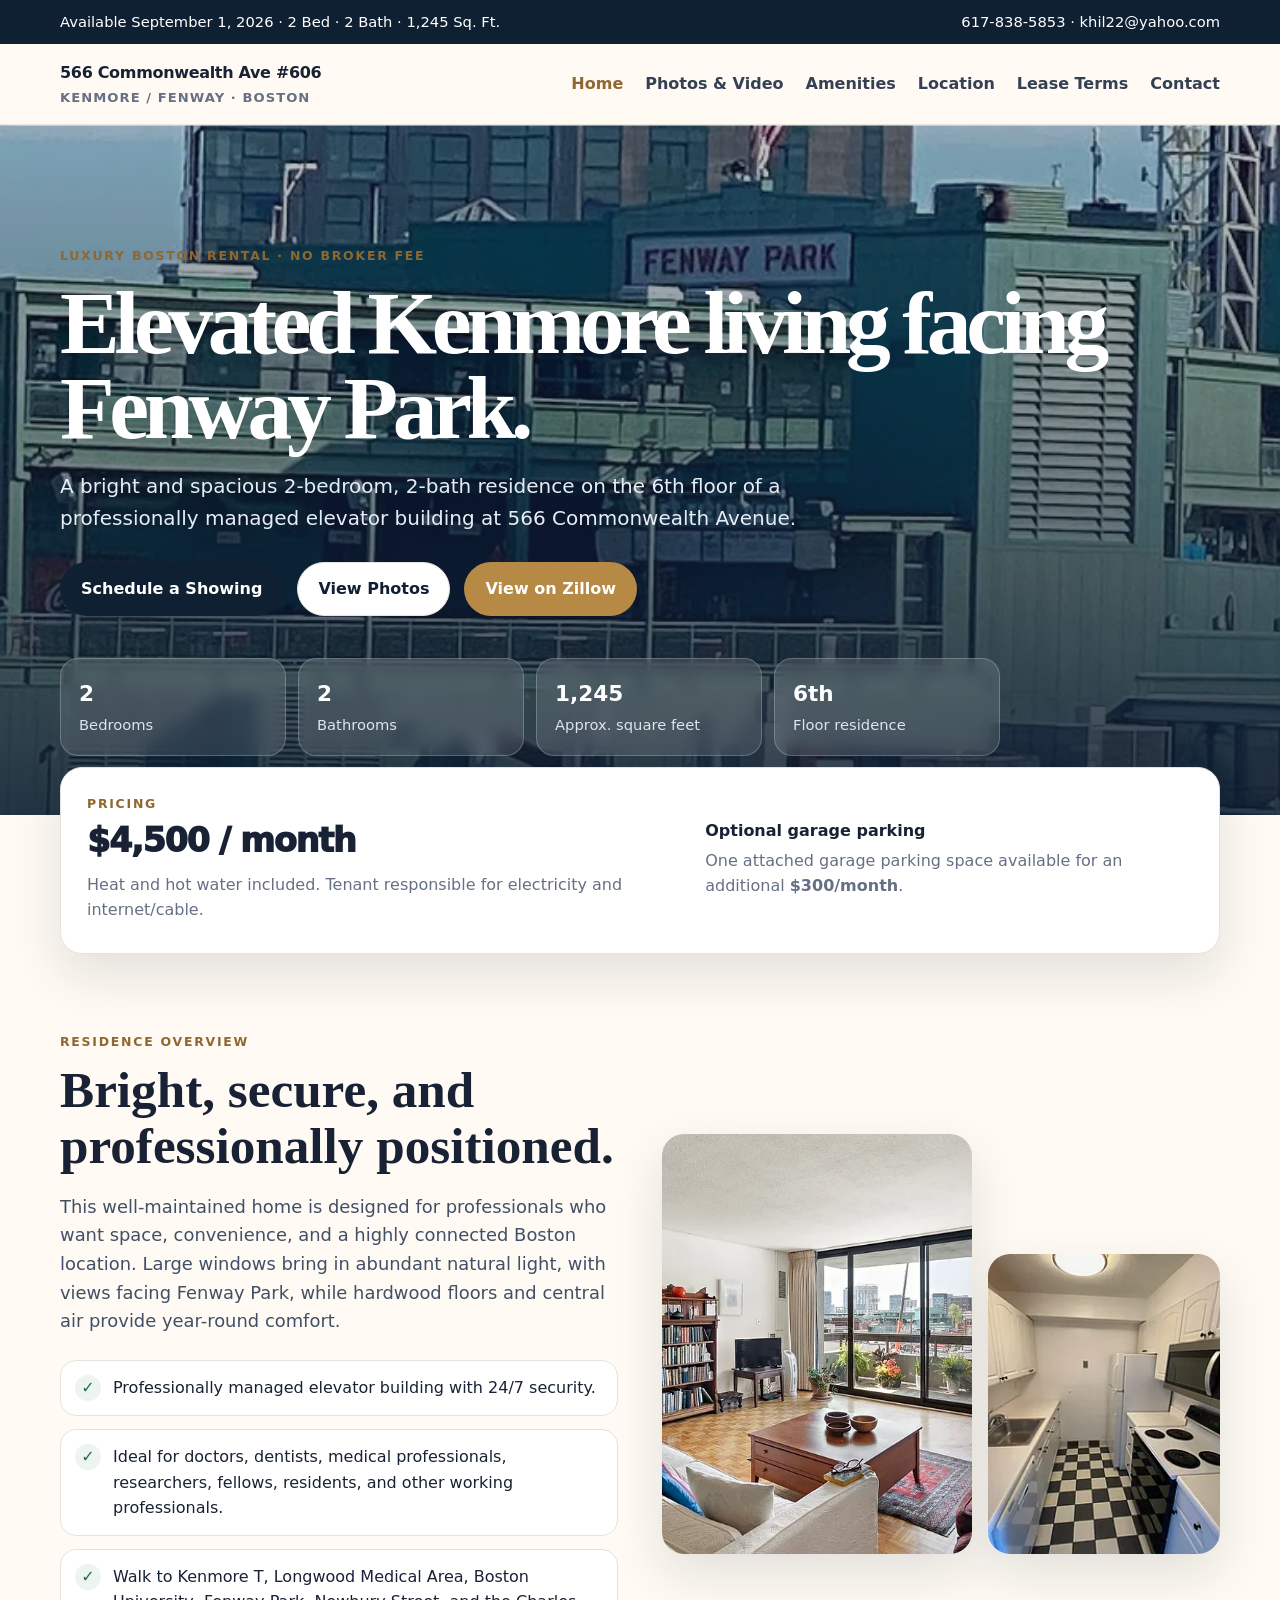
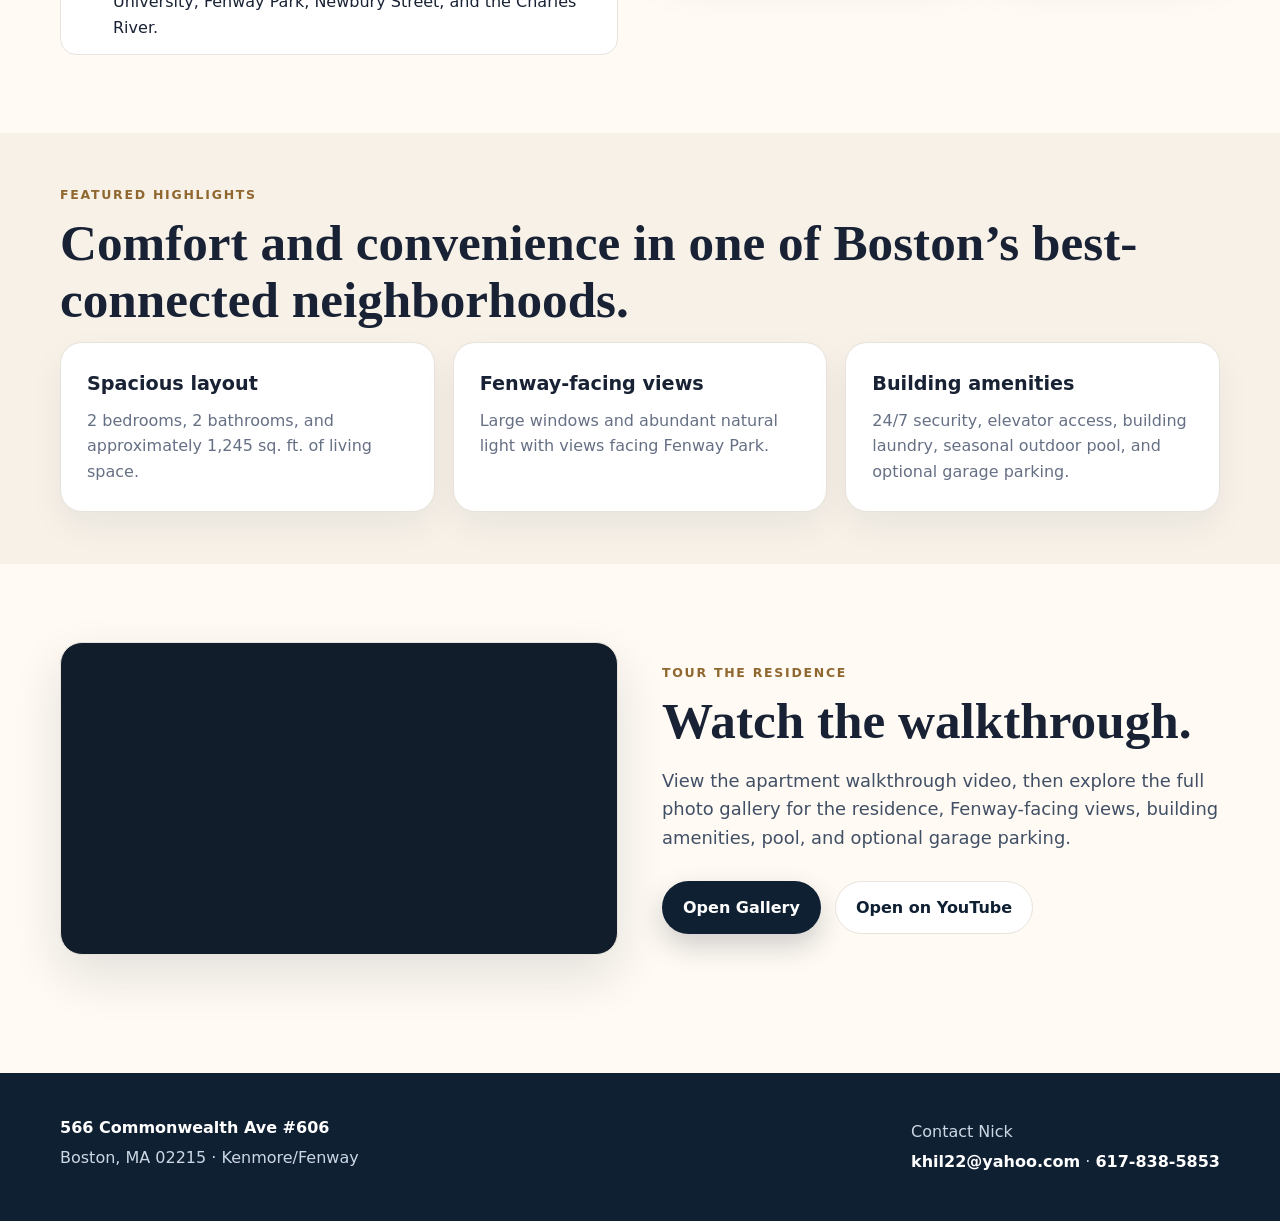
==== commit 91e4e4c0: "Add files via upload" ====
--- a/index.html
+++ b/index.html
@@ -39,7 +39,7 @@
             <div><span class="check">✓</span><span>Walk to Kenmore T, Longwood Medical Area, Boston University, Fenway Park, Newbury Street, and the Charles River.</span></div>
           </div>
         </div>
-        <div class="image-stack"><img src="images/fenway-view-1.webp" alt="View facing Fenway Park from the apartment"><img src="images/kitchen.webp" alt="Apartment kitchen"></div>
+        <div class="image-stack"><img src="images/living-room-1.webp" alt="Bright living room with hardwood floors and natural light"><img src="images/kitchen.webp" alt="Apartment kitchen"></div>
       </div>
     </section>
 
--- a/styles.css
+++ b/styles.css
@@ -15,6 +15,6 @@
 *{box-sizing:border-box}
 html{scroll-behavior:smooth}
 body{margin:0;font-family:Inter,ui-sans-serif,system-ui,-apple-system,BlinkMacSystemFont,"Segoe UI",sans-serif;color:var(--ink);background:var(--paper);line-height:1.6}
-a{color:inherit;text-decoration:none}img{max-width:100%;display:block}.container{width:min(1160px,92vw);margin:auto}.eyebrow{letter-spacing:.14em;text-transform:uppercase;color:var(--gold-dark);font-weight:800;font-size:.78rem}.section{padding:78px 0}.section.compact{padding:52px 0}.section-title{font-family:Georgia,serif;font-size:clamp(2rem,4vw,3.2rem);line-height:1.1;margin:10px 0 14px}.lead{font-size:1.12rem;color:#415066;max-width:760px}.topbar{background:var(--navy);color:#fff;font-size:.92rem}.topbar .container{display:flex;justify-content:space-between;gap:20px;padding:10px 0;align-items:center}.topbar a{color:#fff}.site-header{position:sticky;top:0;background:rgba(255,250,243,.94);backdrop-filter:blur(14px);z-index:20;border-bottom:1px solid rgba(231,227,220,.85)}.nav{display:flex;align-items:center;justify-content:space-between;padding:16px 0}.brand{display:flex;flex-direction:column;gap:2px;font-weight:900;letter-spacing:-.02em}.brand span:last-child{font-weight:700;color:var(--muted);font-size:.82rem;letter-spacing:.08em;text-transform:uppercase}.nav-links{display:flex;gap:22px;align-items:center;font-weight:750;color:#344054}.nav-links a.active,.nav-links a:hover{color:var(--gold-dark)}.menu-button{display:none;border:1px solid var(--line);background:#fff;border-radius:12px;padding:9px 12px;font-weight:800}.button{display:inline-flex;align-items:center;justify-content:center;gap:9px;border-radius:999px;padding:13px 20px;font-weight:850;border:1px solid transparent;transition:.18s ease}.button.primary{background:var(--navy);color:#fff;box-shadow:0 12px 28px rgba(16,32,51,.20)}.button.secondary{background:#fff;color:var(--navy);border-color:var(--line)}.button.gold{background:var(--gold);color:#fff}.button:hover{transform:translateY(-1px)}.hero{position:relative;min-height:690px;display:grid;align-items:end;background:linear-gradient(180deg,rgba(16,32,51,.25),rgba(16,32,51,.88)),url('images/living-room-1.webp') center/cover no-repeat;color:#fff}.hero-content{padding:120px 0 58px}.hero h1{font-family:Georgia,serif;font-size:clamp(2.85rem,7vw,6.2rem);line-height:.95;letter-spacing:-.06em;margin:14px 0}.hero p{font-size:1.25rem;max-width:760px;color:#e6edf7}.hero-actions{display:flex;flex-wrap:wrap;gap:14px;margin-top:28px}.stats{display:grid;grid-template-columns:repeat(4,1fr);gap:12px;margin-top:42px;max-width:940px}.stat{background:rgba(255,255,255,.12);border:1px solid rgba(255,255,255,.22);padding:18px;border-radius:18px;backdrop-filter:blur(8px)}.stat strong{display:block;font-size:1.35rem}.stat span{color:#dde5ee;font-size:.92rem}.price-card{background:#fff;color:var(--ink);border-radius:var(--radius);padding:26px;box-shadow:var(--shadow);display:grid;grid-template-columns:1.1fr .9fr;gap:22px;align-items:center;margin-top:-48px;position:relative;z-index:5;border:1px solid var(--line)}.price-main{font-size:2.1rem;font-weight:950;letter-spacing:-.04em}.price-card p{margin:4px 0;color:var(--muted)}.feature-grid{display:grid;grid-template-columns:repeat(3,1fr);gap:18px}.feature-card,.card{background:#fff;border:1px solid var(--line);border-radius:var(--radius);padding:26px;box-shadow:0 14px 34px rgba(16,32,51,.06)}.feature-card h3,.card h3{margin:0 0 8px;font-size:1.2rem}.feature-card p,.card p{margin:0;color:var(--muted)}.split{display:grid;grid-template-columns:1fr 1fr;gap:44px;align-items:center}.image-stack{display:grid;grid-template-columns:1fr .75fr;gap:16px;align-items:end}.image-stack img{border-radius:var(--radius);height:420px;width:100%;object-fit:cover;box-shadow:var(--shadow)}.image-stack img:nth-child(2){height:300px}.highlight-list{display:grid;gap:13px;margin-top:24px}.highlight-list div{display:flex;gap:12px;align-items:flex-start;background:#fff;border:1px solid var(--line);padding:14px;border-radius:16px}.check{height:26px;width:26px;border-radius:50%;background:var(--green);color:#25704f;display:grid;place-items:center;flex:0 0 26px;font-weight:900}.gallery-grid{display:grid;grid-template-columns:repeat(3,1fr);gap:14px}.gallery-grid a{position:relative;overflow:hidden;border-radius:18px;background:#ddd;border:1px solid var(--line);min-height:220px}.gallery-grid img{width:100%;height:260px;object-fit:cover;transition:.25s ease}.gallery-grid a:hover img{transform:scale(1.035)}.gallery-grid .wide{grid-column:span 2}.gallery-grid .tall img{height:534px}.caption{position:absolute;left:12px;right:12px;bottom:12px;color:#fff;background:linear-gradient(90deg,rgba(16,32,51,.82),rgba(16,32,51,.35));padding:9px 12px;border-radius:12px;font-weight:800;font-size:.92rem}.subhero{background:linear-gradient(135deg,rgba(16,32,51,.93),rgba(16,32,51,.72)),url('images/fenway-view-1.webp') center/cover no-repeat;color:#fff;padding:86px 0}.subhero h1{font-family:Georgia,serif;font-size:clamp(2.5rem,5vw,4.3rem);line-height:1;margin:12px 0}.subhero p{color:#e8eef5;max-width:760px}.info-table{width:100%;border-collapse:collapse;background:#fff;border-radius:var(--radius);overflow:hidden;border:1px solid var(--line);box-shadow:0 14px 34px rgba(16,32,51,.06)}.info-table td{padding:18px;border-bottom:1px solid var(--line)}.info-table tr:last-child td{border-bottom:0}.info-table td:first-child{font-weight:850;width:38%;color:#344054}.map-card{background:#fff;border:1px solid var(--line);border-radius:var(--radius);overflow:hidden;box-shadow:var(--shadow)}.map-card iframe{width:100%;height:430px;border:0}.location-grid{display:grid;grid-template-columns:repeat(2,1fr);gap:18px}.nearby{display:flex;justify-content:space-between;gap:20px;background:#fff;border:1px solid var(--line);border-radius:18px;padding:18px}.nearby strong{font-size:1.05rem}.nearby span{color:var(--muted)}.video-embed{position:relative;width:100%;aspect-ratio:16/9;border-radius:var(--radius);overflow:hidden;box-shadow:var(--shadow);background:#111d2b;border:1px solid var(--line)}.video-embed iframe{position:absolute;inset:0;width:100%;height:100%;border:0}
+a{color:inherit;text-decoration:none}img{max-width:100%;display:block}.container{width:min(1160px,92vw);margin:auto}.eyebrow{letter-spacing:.14em;text-transform:uppercase;color:var(--gold-dark);font-weight:800;font-size:.78rem}.section{padding:78px 0}.section.compact{padding:52px 0}.section-title{font-family:Georgia,serif;font-size:clamp(2rem,4vw,3.2rem);line-height:1.1;margin:10px 0 14px}.lead{font-size:1.12rem;color:#415066;max-width:760px}.topbar{background:var(--navy);color:#fff;font-size:.92rem}.topbar .container{display:flex;justify-content:space-between;gap:20px;padding:10px 0;align-items:center}.topbar a{color:#fff}.site-header{position:sticky;top:0;background:rgba(255,250,243,.94);backdrop-filter:blur(14px);z-index:20;border-bottom:1px solid rgba(231,227,220,.85)}.nav{display:flex;align-items:center;justify-content:space-between;padding:16px 0}.brand{display:flex;flex-direction:column;gap:2px;font-weight:900;letter-spacing:-.02em}.brand span:last-child{font-weight:700;color:var(--muted);font-size:.82rem;letter-spacing:.08em;text-transform:uppercase}.nav-links{display:flex;gap:22px;align-items:center;font-weight:750;color:#344054}.nav-links a.active,.nav-links a:hover{color:var(--gold-dark)}.menu-button{display:none;border:1px solid var(--line);background:#fff;border-radius:12px;padding:9px 12px;font-weight:800}.button{display:inline-flex;align-items:center;justify-content:center;gap:9px;border-radius:999px;padding:13px 20px;font-weight:850;border:1px solid transparent;transition:.18s ease}.button.primary{background:var(--navy);color:#fff;box-shadow:0 12px 28px rgba(16,32,51,.20)}.button.secondary{background:#fff;color:var(--navy);border-color:var(--line)}.button.gold{background:var(--gold);color:#fff}.button:hover{transform:translateY(-1px)}.hero{position:relative;min-height:690px;display:grid;align-items:end;background:linear-gradient(180deg,rgba(16,32,51,.25),rgba(16,32,51,.88)),url('images/fenway-view-1.webp') center/cover no-repeat;color:#fff}.hero-content{padding:120px 0 58px}.hero h1{font-family:Georgia,serif;font-size:clamp(2.85rem,7vw,6.2rem);line-height:.95;letter-spacing:-.06em;margin:14px 0}.hero p{font-size:1.25rem;max-width:760px;color:#e6edf7}.hero-actions{display:flex;flex-wrap:wrap;gap:14px;margin-top:28px}.stats{display:grid;grid-template-columns:repeat(4,1fr);gap:12px;margin-top:42px;max-width:940px}.stat{background:rgba(255,255,255,.12);border:1px solid rgba(255,255,255,.22);padding:18px;border-radius:18px;backdrop-filter:blur(8px)}.stat strong{display:block;font-size:1.35rem}.stat span{color:#dde5ee;font-size:.92rem}.price-card{background:#fff;color:var(--ink);border-radius:var(--radius);padding:26px;box-shadow:var(--shadow);display:grid;grid-template-columns:1.1fr .9fr;gap:22px;align-items:center;margin-top:-48px;position:relative;z-index:5;border:1px solid var(--line)}.price-main{font-size:2.1rem;font-weight:950;letter-spacing:-.04em}.price-card p{margin:4px 0;color:var(--muted)}.feature-grid{display:grid;grid-template-columns:repeat(3,1fr);gap:18px}.feature-card,.card{background:#fff;border:1px solid var(--line);border-radius:var(--radius);padding:26px;box-shadow:0 14px 34px rgba(16,32,51,.06)}.feature-card h3,.card h3{margin:0 0 8px;font-size:1.2rem}.feature-card p,.card p{margin:0;color:var(--muted)}.split{display:grid;grid-template-columns:1fr 1fr;gap:44px;align-items:center}.image-stack{display:grid;grid-template-columns:1fr .75fr;gap:16px;align-items:end}.image-stack img{border-radius:var(--radius);height:420px;width:100%;object-fit:cover;box-shadow:var(--shadow)}.image-stack img:nth-child(2){height:300px}.highlight-list{display:grid;gap:13px;margin-top:24px}.highlight-list div{display:flex;gap:12px;align-items:flex-start;background:#fff;border:1px solid var(--line);padding:14px;border-radius:16px}.check{height:26px;width:26px;border-radius:50%;background:var(--green);color:#25704f;display:grid;place-items:center;flex:0 0 26px;font-weight:900}.gallery-grid{display:grid;grid-template-columns:repeat(3,1fr);gap:14px}.gallery-grid a{position:relative;overflow:hidden;border-radius:18px;background:#ddd;border:1px solid var(--line);min-height:220px}.gallery-grid img{width:100%;height:260px;object-fit:cover;transition:.25s ease}.gallery-grid a:hover img{transform:scale(1.035)}.gallery-grid .wide{grid-column:span 2}.gallery-grid .tall img{height:534px}.caption{position:absolute;left:12px;right:12px;bottom:12px;color:#fff;background:linear-gradient(90deg,rgba(16,32,51,.82),rgba(16,32,51,.35));padding:9px 12px;border-radius:12px;font-weight:800;font-size:.92rem}.subhero{background:linear-gradient(135deg,rgba(16,32,51,.93),rgba(16,32,51,.72)),url('images/fenway-view-1.webp') center/cover no-repeat;color:#fff;padding:86px 0}.subhero h1{font-family:Georgia,serif;font-size:clamp(2.5rem,5vw,4.3rem);line-height:1;margin:12px 0}.subhero p{color:#e8eef5;max-width:760px}.info-table{width:100%;border-collapse:collapse;background:#fff;border-radius:var(--radius);overflow:hidden;border:1px solid var(--line);box-shadow:0 14px 34px rgba(16,32,51,.06)}.info-table td{padding:18px;border-bottom:1px solid var(--line)}.info-table tr:last-child td{border-bottom:0}.info-table td:first-child{font-weight:850;width:38%;color:#344054}.map-card{background:#fff;border:1px solid var(--line);border-radius:var(--radius);overflow:hidden;box-shadow:var(--shadow)}.map-card iframe{width:100%;height:430px;border:0}.location-grid{display:grid;grid-template-columns:repeat(2,1fr);gap:18px}.nearby{display:flex;justify-content:space-between;gap:20px;background:#fff;border:1px solid var(--line);border-radius:18px;padding:18px}.nearby strong{font-size:1.05rem}.nearby span{color:var(--muted)}.video-embed{position:relative;width:100%;aspect-ratio:16/9;border-radius:var(--radius);overflow:hidden;box-shadow:var(--shadow);background:#111d2b;border:1px solid var(--line)}.video-embed iframe{position:absolute;inset:0;width:100%;height:100%;border:0}
 .video-placeholder{background:linear-gradient(135deg,#111d2b,#29374a);border-radius:var(--radius);min-height:440px;display:grid;place-items:center;color:#fff;text-align:center;padding:36px;box-shadow:var(--shadow);position:relative;overflow:hidden}.video-placeholder:before{content:"";position:absolute;inset:0;background:url('images/living-room-2.webp') center/cover no-repeat;opacity:.24}.video-placeholder>div{position:relative}.play{width:82px;height:82px;border-radius:50%;display:grid;place-items:center;background:#fff;color:var(--navy);font-size:2rem;margin:0 auto 18px}.contact-box{background:var(--navy);color:#fff;border-radius:32px;padding:38px;box-shadow:var(--shadow)}.contact-box p{color:#d9e3ed}.contact-grid{display:grid;grid-template-columns:1fr 1fr;gap:28px}.contact-card{background:#fff;border:1px solid var(--line);border-radius:var(--radius);padding:28px}.contact-card a{color:var(--gold-dark);font-weight:850}.form-note{background:#fff7e7;border:1px solid #ead7b5;color:#6f501d;padding:14px;border-radius:16px}.footer{background:var(--navy);color:#fff;padding:42px 0;margin-top:40px}.footer .container{display:flex;justify-content:space-between;gap:20px;align-items:flex-start}.footer p{margin:4px 0;color:#ccd7e4}.footer a{color:#fff;font-weight:800}.lightbox{position:fixed;inset:0;background:rgba(10,17,27,.92);display:none;align-items:center;justify-content:center;z-index:100;padding:24px}.lightbox.open{display:flex}.lightbox img{max-height:86vh;max-width:92vw;border-radius:16px;box-shadow:0 20px 80px rgba(0,0,0,.45)}.lightbox button{position:absolute;top:18px;right:20px;border:0;border-radius:999px;background:#fff;color:#111;padding:10px 14px;font-weight:900}.notice{background:#f6fbf8;border:1px solid #d9eadf;border-radius:var(--radius);padding:22px}.pill-row{display:flex;flex-wrap:wrap;gap:10px;margin-top:20px}.pill{border:1px solid var(--line);background:#fff;border-radius:999px;padding:9px 14px;font-weight:800;color:#344054}.small{font-size:.92rem;color:var(--muted)}
 @media(max-width:860px){.topbar .container{flex-direction:column;align-items:flex-start;gap:4px}.menu-button{display:inline-flex}.nav-links{position:absolute;left:4vw;right:4vw;top:74px;background:#fff;border:1px solid var(--line);border-radius:18px;box-shadow:var(--shadow);padding:16px;display:none;flex-direction:column;align-items:flex-start}.nav-links.open{display:flex}.hero{min-height:620px}.stats,.feature-grid,.gallery-grid,.split,.contact-grid,.location-grid,.price-card{grid-template-columns:1fr}.gallery-grid .wide{grid-column:span 1}.gallery-grid .tall img{height:260px}.image-stack{grid-template-columns:1fr}.image-stack img,.image-stack img:nth-child(2){height:300px}.footer .container{flex-direction:column}.price-card{margin-top:0}.section{padding:56px 0}}
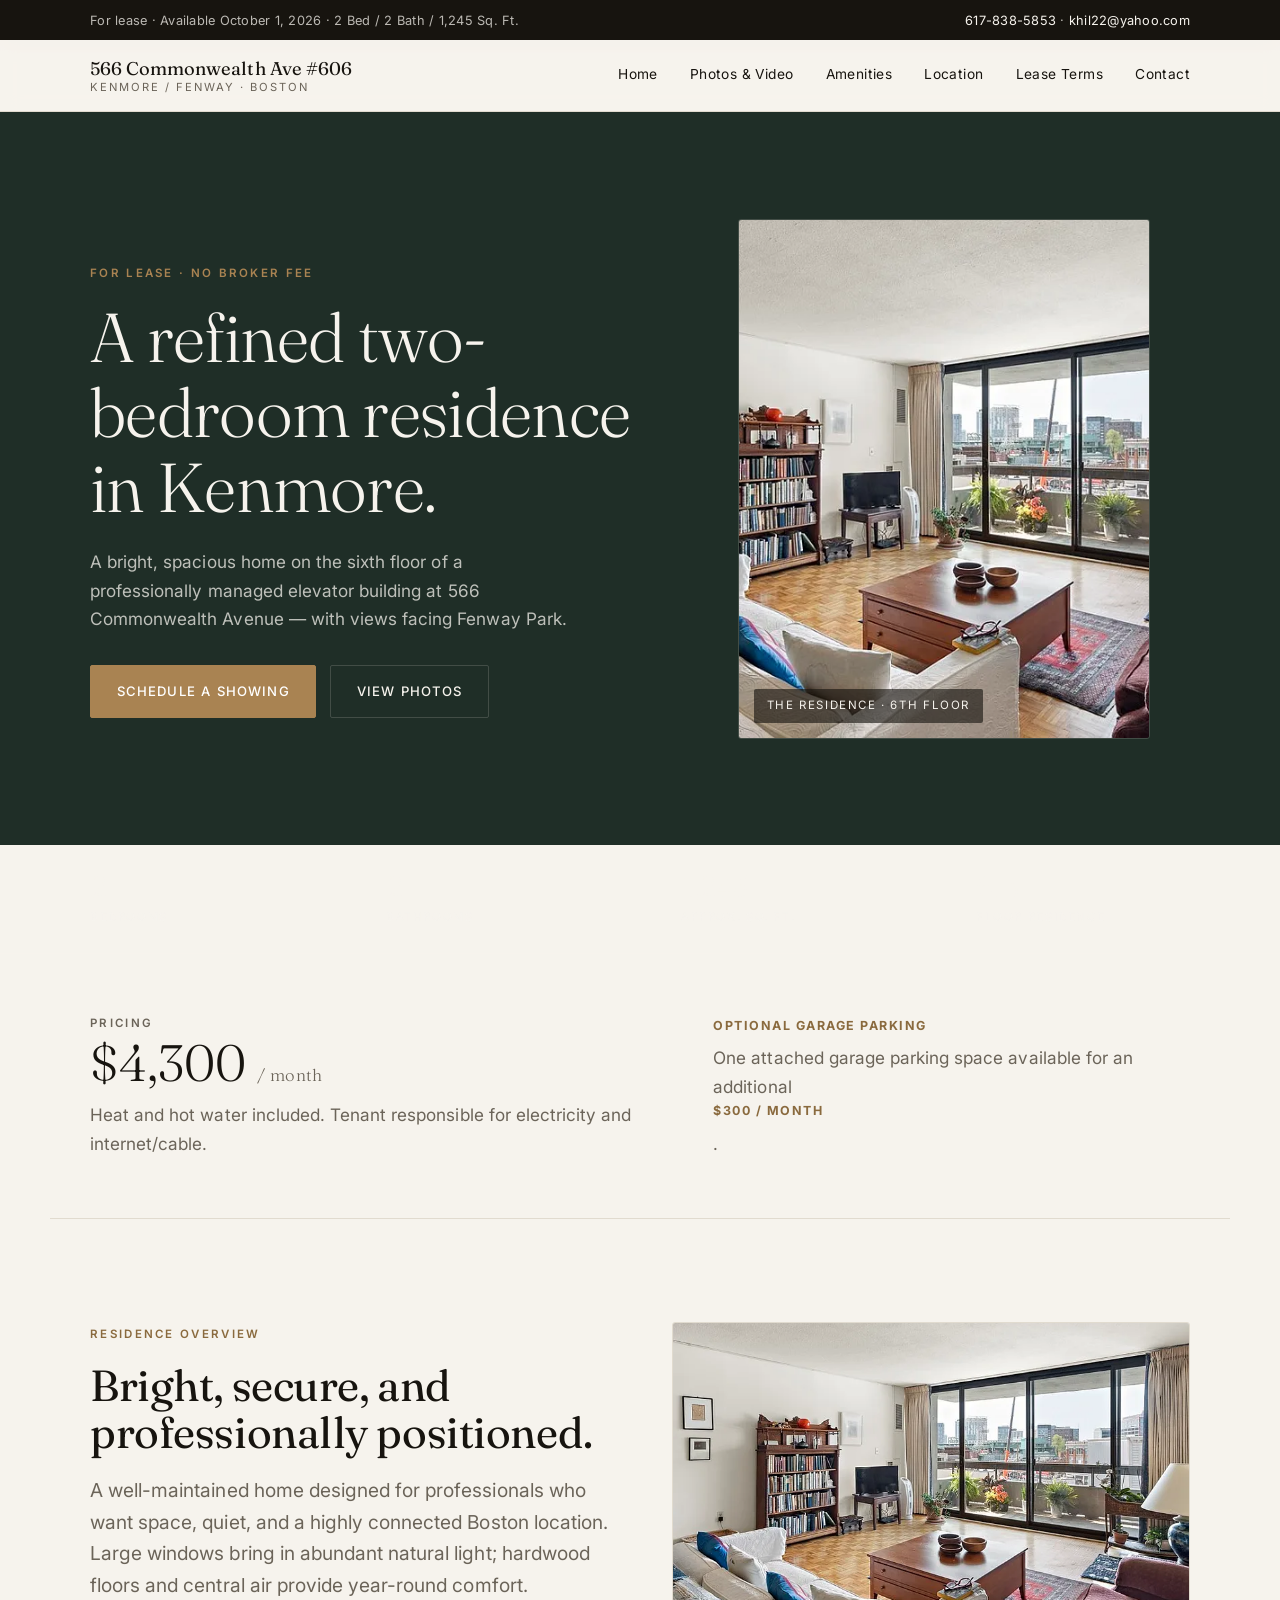
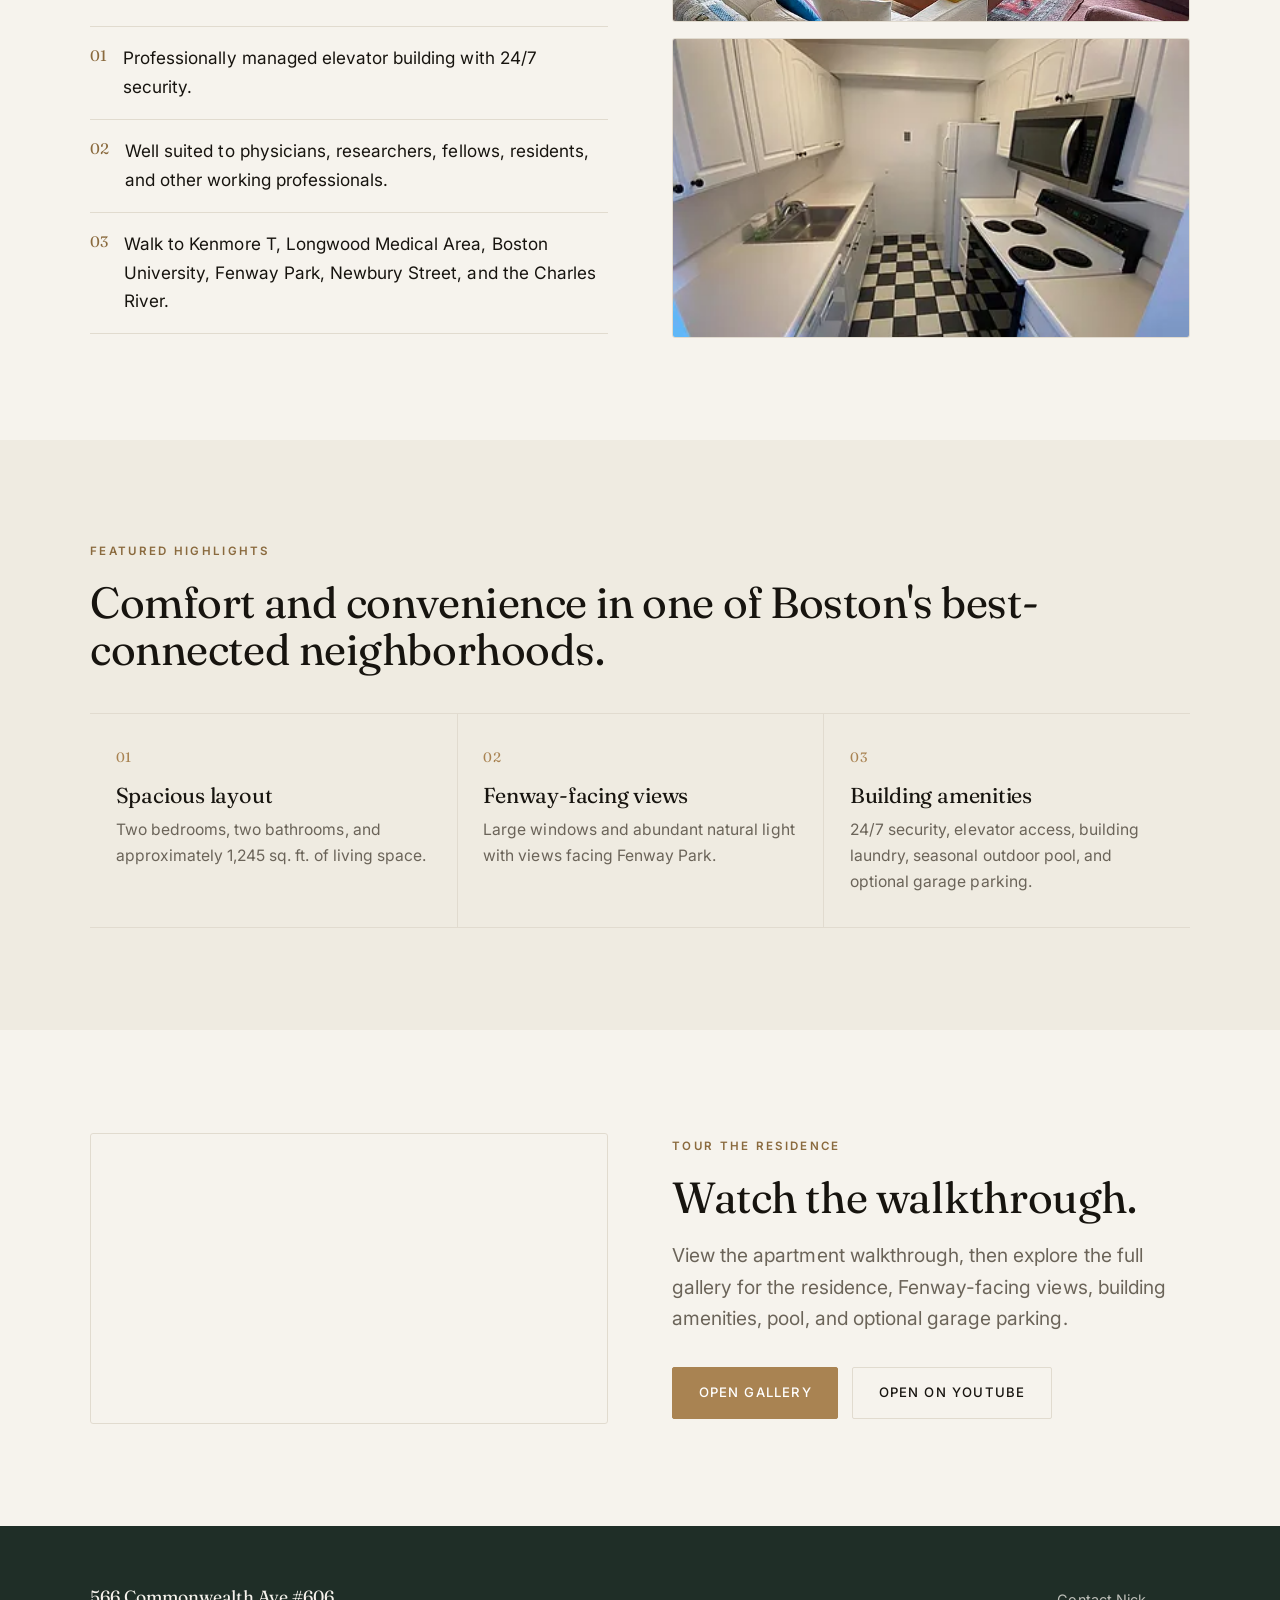
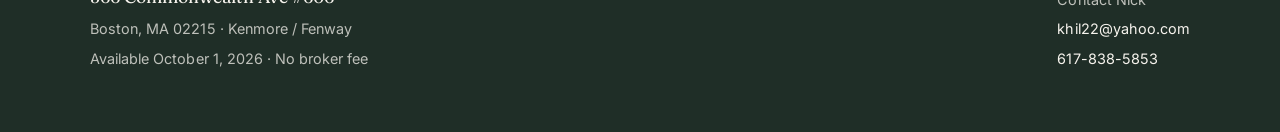
==== commit dde15f06: "Add files via upload" ====
--- a/index.html
+++ b/index.html
@@ -4,73 +4,309 @@
   <meta charset="utf-8">
   <meta name="viewport" content="width=device-width, initial-scale=1">
   <title>566 Commonwealth Ave #606 | Boston Apartment for Rent</title>
-  <meta name="description" content="Professional 2 bed, 2 bath apartment rental at 566 Commonwealth Ave #606 in Boston's Kenmore/Fenway neighborhood. Available September 1, 2026.">
-  <link rel="stylesheet" href="styles.css">
+  <meta name="description" content="A refined 2 bed, 2 bath residence for lease at 566 Commonwealth Ave #606 in Boston's Kenmore/Fenway neighborhood. Available October 1, 2026.">
+  <link rel="preconnect" href="https://fonts.googleapis.com">
+  <link rel="preconnect" href="https://fonts.gstatic.com" crossorigin>
+  <link href="https://fonts.googleapis.com/css2?family=Fraunces:opsz,wght@9..144,300;9..144,400;9..144,500&family=Inter:wght@400;500;600&display=swap" rel="stylesheet">
+  <style>
+    :root{
+      --ink:#17140F;
+      --paper:#F6F3ED;
+      --paper-2:#EFEBE1;
+      --pine:#1F2E27;
+      --pine-2:#2A3B33;
+      --brass:#A98352;
+      --brass-deep:#8A6A3E;
+      --line:#E1DBCF;
+      --line-dark:rgba(246,243,237,.16);
+      --muted:#6B6459;
+      --paper-muted:rgba(246,243,237,.74);
+      --display:'Fraunces',Georgia,'Times New Roman',serif;
+      --body:'Inter',system-ui,-apple-system,Segoe UI,Roboto,sans-serif;
+      --wrap:1180px;
+      --pad:clamp(1.25rem,4vw,2.5rem);
+    }
+    *{box-sizing:border-box}
+    html{scroll-behavior:smooth}
+    body{
+      margin:0;background:var(--paper);color:var(--ink);
+      font-family:var(--body);font-size:clamp(1rem,.55vw + .9rem,1.075rem);
+      line-height:1.65;-webkit-font-smoothing:antialiased;letter-spacing:.002em;
+    }
+    img{max-width:100%;display:block}
+    a{color:inherit}
+    .container{max-width:var(--wrap);margin:0 auto;padding-inline:var(--pad)}
+
+    .eyebrow{
+      font-size:.72rem;font-weight:600;text-transform:uppercase;
+      letter-spacing:.2em;color:var(--brass-deep);margin:0 0 1.1rem;
+    }
+    h1,h2,h3{font-family:var(--display);font-weight:300;line-height:1.08;letter-spacing:-.01em;margin:0}
+    h2.section-title{font-size:clamp(1.9rem,3.4vw,2.9rem);font-weight:400;margin:.2rem 0 1.2rem}
+    h3{font-weight:400}
+    p{margin:0 0 1rem}
+    .lead{font-size:clamp(1.05rem,.6vw + .95rem,1.2rem);color:var(--muted)}
+
+    /* ---- top utility bar ---- */
+    .topbar{background:var(--ink);color:var(--paper-muted);font-size:.8rem;letter-spacing:.02em}
+    .topbar .container{display:flex;justify-content:space-between;gap:1rem;flex-wrap:wrap;padding-block:.6rem}
+    .topbar a{color:var(--paper);text-decoration:none}
+    .topbar a:hover{color:var(--brass)}
+
+    /* ---- header / nav ---- */
+    .site-header{position:sticky;top:0;z-index:50;background:rgba(246,243,237,.88);backdrop-filter:saturate(140%) blur(10px);border-bottom:1px solid var(--line)}
+    .nav{display:flex;align-items:center;justify-content:space-between;gap:1rem;padding-block:1.05rem}
+    .brand{display:flex;flex-direction:column;text-decoration:none;line-height:1.25}
+    .brand span:first-child{font-family:var(--display);font-size:1.15rem}
+    .brand span:last-child{font-size:.7rem;text-transform:uppercase;letter-spacing:.18em;color:var(--muted)}
+    .nav-links{display:flex;gap:2rem;align-items:center}
+    .nav-links a{text-decoration:none;font-size:.86rem;letter-spacing:.03em;color:var(--ink);padding-bottom:2px;border-bottom:1px solid transparent;transition:border-color .2s,color .2s}
+    .nav-links a:hover{border-color:var(--brass);color:var(--brass-deep)}
+    .menu-button{display:none;background:none;border:1px solid var(--line);border-radius:2px;padding:.5rem .85rem;font-family:var(--body);font-size:.8rem;letter-spacing:.08em;text-transform:uppercase;cursor:pointer;color:var(--ink)}
+
+    /* ---- buttons ---- */
+    .button{display:inline-flex;align-items:center;justify-content:center;text-decoration:none;font-size:.82rem;letter-spacing:.09em;text-transform:uppercase;font-weight:500;padding:.9rem 1.6rem;border-radius:2px;border:1px solid transparent;transition:transform .2s,background .2s,color .2s,border-color .2s}
+    .button:hover{transform:translateY(-1px)}
+    .button.primary{background:var(--brass);color:#fff;border-color:var(--brass)}
+    .button.primary:hover{background:var(--brass-deep);border-color:var(--brass-deep)}
+    .button.secondary{background:transparent;color:var(--paper);border-color:var(--line-dark)}
+    .button.secondary:hover{border-color:var(--paper);background:rgba(246,243,237,.08)}
+    .button.ghost{background:transparent;color:var(--ink);border-color:var(--line)}
+    .button.ghost:hover{border-color:var(--brass);color:var(--brass-deep)}
+
+    /* ---- hero (calm, dark pine field — no busy background photo) ---- */
+    .hero{background:var(--pine);color:var(--paper)}
+    .hero .container{display:grid;grid-template-columns:1.05fr .95fr;gap:clamp(2rem,5vw,4.5rem);align-items:center;padding-block:clamp(3.5rem,7vw,6rem)}
+    .hero .eyebrow{color:var(--brass)}
+    .hero h1{font-size:clamp(2.5rem,5.4vw,4.4rem);color:var(--paper)}
+    .hero p{color:var(--paper-muted);max-width:44ch;margin-top:1.5rem}
+    .hero-actions{display:flex;gap:.85rem;flex-wrap:wrap;margin-top:2rem}
+    .hero-figure{position:relative}
+    .hero-figure img{width:100%;height:clamp(320px,42vw,520px);object-fit:cover;border-radius:3px;border:1px solid var(--line-dark)}
+    .hero-figure figcaption{position:absolute;left:1rem;bottom:1rem;background:rgba(23,20,15,.62);color:var(--paper);font-size:.72rem;letter-spacing:.14em;text-transform:uppercase;padding:.45rem .8rem;border-radius:2px}
+
+    /* ---- stat row (hairline separated, restrained) ---- */
+    .stats{border-top:1px solid var(--line-dark);border-bottom:1px solid var(--line-dark)}
+    .stats .container{display:grid;grid-template-columns:repeat(4,1fr);padding:0}
+    .stat{padding:1.6rem var(--pad);text-align:left;border-left:1px solid var(--line-dark)}
+    .stat:first-child{border-left:none}
+    .stat strong{display:block;font-family:var(--display);font-weight:300;font-size:1.85rem;color:var(--paper);line-height:1}
+    .stat span{display:block;margin-top:.4rem;font-size:.72rem;letter-spacing:.14em;text-transform:uppercase;color:var(--paper-muted)}
+
+    /* ---- price band ---- */
+    .price{background:var(--paper)}
+    .price .container{display:grid;grid-template-columns:1.2fr 1fr;gap:clamp(1.5rem,4vw,3.5rem);align-items:end;padding-block:clamp(2.5rem,5vw,3.75rem);border-bottom:1px solid var(--line)}
+    .price-main{font-family:var(--display);font-weight:300;font-size:clamp(2.4rem,4vw,3.4rem);line-height:1;margin:.3rem 0 .8rem}
+    .price-main small{font-size:1.05rem;color:var(--muted);letter-spacing:.02em}
+    .price p{color:var(--muted);margin:0}
+    .price .aside strong{display:block;font-size:.78rem;letter-spacing:.12em;text-transform:uppercase;color:var(--brass-deep);margin-bottom:.5rem}
+
+    /* ---- generic section ---- */
+    .section{padding-block:clamp(4rem,8vw,7rem)}
+    .section.tint{background:var(--paper-2)}
+    .split{display:grid;grid-template-columns:1fr 1fr;gap:clamp(2rem,5vw,4.5rem);align-items:center}
+    .split.reverse .col-text{order:2}
+
+    .rule-list{display:grid;gap:0;margin-top:1.5rem}
+    .rule-list div{display:grid;grid-template-columns:auto 1fr;gap:1rem;align-items:start;padding:1.1rem 0;border-top:1px solid var(--line)}
+    .rule-list div:last-child{border-bottom:1px solid var(--line)}
+    .rule-list .mk{font-family:var(--display);font-size:.95rem;color:var(--brass-deep);line-height:1.6}
+
+    .image-stack{display:grid;gap:1rem}
+    .image-stack img{width:100%;height:clamp(180px,24vw,300px);object-fit:cover;border-radius:3px;border:1px solid var(--line)}
+
+    /* ---- features (quiet, hairline cards) ---- */
+    .feature-grid{display:grid;grid-template-columns:repeat(3,1fr);gap:0;margin-top:2.5rem;border-top:1px solid var(--line)}
+    .feature-card{padding:2rem clamp(1rem,2vw,2rem);border-left:1px solid var(--line);border-bottom:1px solid var(--line)}
+    .feature-card:first-child{border-left:none}
+    .feature-card h3{font-size:1.35rem;margin-bottom:.6rem}
+    .feature-card p{color:var(--muted);margin:0;font-size:.98rem}
+    .feature-index{font-family:var(--display);font-size:.85rem;color:var(--brass);letter-spacing:.05em;margin-bottom:1rem}
+
+    /* ---- video ---- */
+    .video-embed{position:relative;aspect-ratio:16/9;border-radius:3px;overflow:hidden;border:1px solid var(--line)}
+    .video-embed iframe{position:absolute;inset:0;width:100%;height:100%;border:0}
+
+    /* ---- footer ---- */
+    .footer{background:var(--pine);color:var(--paper-muted)}
+    .footer .container{display:flex;justify-content:space-between;gap:2rem;flex-wrap:wrap;padding-block:clamp(2.5rem,5vw,3.5rem)}
+    .footer strong{color:var(--paper);font-family:var(--display);font-weight:400;font-size:1.1rem}
+    .footer a{color:var(--paper);text-decoration:none}
+    .footer a:hover{color:var(--brass)}
+    .footer p{margin:.35rem 0;font-size:.9rem}
+
+    /* ---- entrance motion ---- */
+    .rise{opacity:0;transform:translateY(14px);animation:rise .8s cubic-bezier(.2,.7,.2,1) forwards}
+    .rise.d1{animation-delay:.08s}.rise.d2{animation-delay:.16s}.rise.d3{animation-delay:.24s}
+    @keyframes rise{to{opacity:1;transform:none}}
+
+    /* ---- responsive ---- */
+    @media(max-width:860px){
+      .nav-links{display:none;position:absolute;top:100%;left:0;right:0;flex-direction:column;gap:0;background:var(--paper);border-bottom:1px solid var(--line)}
+      .nav-links.open{display:flex}
+      .nav-links a{padding:1rem var(--pad);border-bottom:1px solid var(--line);border-radius:0}
+      .menu-button{display:inline-block}
+      .hero .container{grid-template-columns:1fr}
+      .hero-figure{order:-1}
+      .stats .container{grid-template-columns:repeat(2,1fr)}
+      .stat:nth-child(3){border-left:none}
+      .stat:nth-child(3),.stat:nth-child(4){border-top:1px solid var(--line-dark)}
+      .price .container,.split{grid-template-columns:1fr}
+      .split.reverse .col-text{order:0}
+      .feature-grid{grid-template-columns:1fr}
+      .feature-card{border-left:none}
+      .feature-card:first-child{border-top:none}
+    }
+    @media(prefers-reduced-motion:reduce){
+      .rise{animation:none;opacity:1;transform:none}
+      html{scroll-behavior:auto}
+      .button:hover{transform:none}
+    }
+  </style>
 </head>
 <body>
-  <div class="topbar"><div class="container"><span>Available September 1, 2026 · 2 Bed · 2 Bath · 1,245 Sq. Ft.</span><span><a href="tel:+16178385853">617-838-5853</a> · <a href="mailto:khil22@yahoo.com">khil22@yahoo.com</a></span></div></div>
-  <header class="site-header"><nav class="nav container"><a class="brand" href="index.html"><span>566 Commonwealth Ave #606</span><span>Kenmore / Fenway · Boston</span></a><button class="menu-button">Menu</button><div class="nav-links"><a href="index.html">Home</a><a href="photos.html">Photos & Video</a><a href="amenities.html">Amenities</a><a href="location.html">Location</a><a href="lease.html">Lease Terms</a><a href="contact.html">Contact</a></div></nav></header>
+  <div class="topbar"><div class="container"><span>For lease · Available October 1, 2026 · 2 Bed / 2 Bath / 1,245 Sq. Ft.</span><span><a href="tel:+16178385853">617-838-5853</a> · <a href="mailto:khil22@yahoo.com">khil22@yahoo.com</a></span></div></div>
+
+  <header class="site-header">
+    <nav class="nav container">
+      <a class="brand" href="index.html"><span>566 Commonwealth Ave #606</span><span>Kenmore / Fenway · Boston</span></a>
+      <button class="menu-button" aria-expanded="false" aria-controls="nav-links">Menu</button>
+      <div class="nav-links" id="nav-links">
+        <a href="index.html">Home</a>
+        <a href="photos.html">Photos &amp; Video</a>
+        <a href="amenities.html">Amenities</a>
+        <a href="location.html">Location</a>
+        <a href="lease.html">Lease Terms</a>
+        <a href="contact.html">Contact</a>
+      </div>
+    </nav>
+  </header>
 
   <main>
     <section class="hero">
-      <div class="container hero-content">
-        <div class="eyebrow">Luxury Boston rental · No broker fee</div>
-        <h1>Elevated Kenmore living facing Fenway Park.</h1>
-        <p>A bright and spacious 2-bedroom, 2-bath residence on the 6th floor of a professionally managed elevator building at 566 Commonwealth Avenue.</p>
-        <div class="hero-actions"><a class="button primary" href="contact.html">Schedule a Showing</a><a class="button secondary" href="photos.html">View Photos</a><a class="button gold" href="https://www.zillow.com/homedetails/566-Commonwealth-Ave-606-Boston-MA-02215/2077763507_zpid/?view=public" target="_blank" rel="noopener">View on Zillow</a></div>
-        <div class="stats"><div class="stat"><strong>2</strong><span>Bedrooms</span></div><div class="stat"><strong>2</strong><span>Bathrooms</span></div><div class="stat"><strong>1,245</strong><span>Approx. square feet</span></div><div class="stat"><strong>6th</strong><span>Floor residence</span></div></div>
-      </div>
-    </section>
-
-    <div class="container price-card">
-      <div><div class="eyebrow">Pricing</div><div class="price-main">$4,500 / month</div><p>Heat and hot water included. Tenant responsible for electricity and internet/cable.</p></div>
-      <div><strong>Optional garage parking</strong><p>One attached garage parking space available for an additional <strong>$300/month</strong>.</p></div>
-    </div>
+      <div class="container">
+        <div class="col-text">
+          <p class="eyebrow rise">For lease · No broker fee</p>
+          <h1 class="rise d1">A refined two-bedroom residence in Kenmore.</h1>
+          <p class="rise d2">A bright, spacious home on the sixth floor of a professionally managed elevator building at 566 Commonwealth Avenue — with views facing Fenway Park.</p>
+          <div class="hero-actions rise d3">
+            <a class="button primary" href="contact.html">Schedule a Showing</a>
+            <a class="button secondary" href="photos.html">View Photos</a>
+          </div>
+        </div>
+        <figure class="hero-figure rise d2">
+          <img src="images/living-room-1.webp" alt="Bright living room with hardwood floors and natural light">
+          <figcaption>The residence · 6th floor</figcaption>
+        </figure>
+      </div>
+    </section>
+
+    <section class="stats">
+      <div class="container">
+        <div class="stat"><strong>2</strong><span>Bedrooms</span></div>
+        <div class="stat"><strong>2</strong><span>Bathrooms</span></div>
+        <div class="stat"><strong>1,245</strong><span>Approx. sq. ft.</span></div>
+        <div class="stat"><strong>6th</strong><span>Floor residence</span></div>
+      </div>
+    </section>
+
+    <section class="price">
+      <div class="container">
+        <div>
+          <p class="eyebrow">Pricing</p>
+          <div class="price-main">$4,300 <small>/ month</small></div>
+          <p>Heat and hot water included. Tenant responsible for electricity and internet/cable.</p>
+        </div>
+        <div class="aside">
+          <strong>Optional garage parking</strong>
+          <p>One attached garage parking space available for an additional <strong>$300 / month</strong>.</p>
+        </div>
+      </div>
+    </section>
 
     <section class="section">
       <div class="container split">
-        <div>
-          <div class="eyebrow">Residence overview</div>
+        <div class="col-text">
+          <p class="eyebrow">Residence overview</p>
           <h2 class="section-title">Bright, secure, and professionally positioned.</h2>
-          <p class="lead">This well-maintained home is designed for professionals who want space, convenience, and a highly connected Boston location. Large windows bring in abundant natural light, with views facing Fenway Park, while hardwood floors and central air provide year-round comfort.</p>
-          <div class="highlight-list">
-            <div><span class="check">✓</span><span>Professionally managed elevator building with 24/7 security.</span></div>
-            <div><span class="check">✓</span><span>Ideal for doctors, dentists, medical professionals, researchers, fellows, residents, and other working professionals.</span></div>
-            <div><span class="check">✓</span><span>Walk to Kenmore T, Longwood Medical Area, Boston University, Fenway Park, Newbury Street, and the Charles River.</span></div>
-          </div>
-        </div>
-        <div class="image-stack"><img src="images/living-room-1.webp" alt="Bright living room with hardwood floors and natural light"><img src="images/kitchen.webp" alt="Apartment kitchen"></div>
-      </div>
-    </section>
-
-    <section class="section compact" style="background:var(--cream)">
+          <p class="lead">A well-maintained home designed for professionals who want space, quiet, and a highly connected Boston location. Large windows bring in abundant natural light; hardwood floors and central air provide year-round comfort.</p>
+          <div class="rule-list">
+            <div><span class="mk">01</span><span>Professionally managed elevator building with 24/7 security.</span></div>
+            <div><span class="mk">02</span><span>Well suited to physicians, researchers, fellows, residents, and other working professionals.</span></div>
+            <div><span class="mk">03</span><span>Walk to Kenmore T, Longwood Medical Area, Boston University, Fenway Park, Newbury Street, and the Charles River.</span></div>
+          </div>
+        </div>
+        <div class="image-stack">
+          <img src="images/living-room-1.webp" alt="Living room with hardwood floors">
+          <img src="images/kitchen.webp" alt="Apartment kitchen">
+        </div>
+      </div>
+    </section>
+
+    <section class="section tint">
       <div class="container">
-        <div class="eyebrow">Featured highlights</div>
-        <h2 class="section-title">Comfort and convenience in one of Boston’s best-connected neighborhoods.</h2>
+        <p class="eyebrow">Featured highlights</p>
+        <h2 class="section-title">Comfort and convenience in one of Boston's best-connected neighborhoods.</h2>
         <div class="feature-grid">
-          <div class="feature-card"><h3>Spacious layout</h3><p>2 bedrooms, 2 bathrooms, and approximately 1,245 sq. ft. of living space.</p></div>
-          <div class="feature-card"><h3>Fenway-facing views</h3><p>Large windows and abundant natural light with views facing Fenway Park.</p></div>
-          <div class="feature-card"><h3>Building amenities</h3><p>24/7 security, elevator access, building laundry, seasonal outdoor pool, and optional garage parking.</p></div>
+          <div class="feature-card">
+            <div class="feature-index">01</div>
+            <h3>Spacious layout</h3>
+            <p>Two bedrooms, two bathrooms, and approximately 1,245 sq. ft. of living space.</p>
+          </div>
+          <div class="feature-card">
+            <div class="feature-index">02</div>
+            <h3>Fenway-facing views</h3>
+            <p>Large windows and abundant natural light with views facing Fenway Park.</p>
+          </div>
+          <div class="feature-card">
+            <div class="feature-index">03</div>
+            <h3>Building amenities</h3>
+            <p>24/7 security, elevator access, building laundry, seasonal outdoor pool, and optional garage parking.</p>
+          </div>
         </div>
       </div>
     </section>
 
     <section class="section">
-      <div class="container split">
+      <div class="container split reverse">
+        <div class="col-text">
+          <p class="eyebrow">Tour the residence</p>
+          <h2 class="section-title">Watch the walkthrough.</h2>
+          <p class="lead">View the apartment walkthrough, then explore the full gallery for the residence, Fenway-facing views, building amenities, pool, and optional garage parking.</p>
+          <div class="hero-actions">
+            <a class="button primary" href="photos.html">Open Gallery</a>
+            <a class="button ghost" href="https://youtu.be/1xtYra_62C8" target="_blank" rel="noopener">Open on YouTube</a>
+          </div>
+        </div>
         <div class="video-embed">
           <iframe src="https://www.youtube.com/embed/1xtYra_62C8" title="566 Commonwealth Ave #606 walkthrough video" allow="accelerometer; autoplay; clipboard-write; encrypted-media; gyroscope; picture-in-picture; web-share" allowfullscreen></iframe>
         </div>
-        <div>
-          <div class="eyebrow">Tour the residence</div>
-          <h2 class="section-title">Watch the walkthrough.</h2>
-          <p class="lead">View the apartment walkthrough video, then explore the full photo gallery for the residence, Fenway-facing views, building amenities, pool, and optional garage parking.</p>
-          <div class="hero-actions"><a class="button primary" href="photos.html">Open Gallery</a><a class="button secondary" href="https://youtu.be/1xtYra_62C8" target="_blank" rel="noopener">Open on YouTube</a></div>
-        </div>
       </div>
     </section>
   </main>
 
-  <footer class="footer"><div class="container"><div><strong>566 Commonwealth Ave #606</strong><p>Boston, MA 02215 · Kenmore/Fenway</p></div><div><p>Contact Nick</p><p><a href="mailto:khil22@yahoo.com">khil22@yahoo.com</a> · <a href="tel:+16178385853">617-838-5853</a></p></div></div></footer>
-  <script src="script.js"></script>
+  <footer class="footer">
+    <div class="container">
+      <div>
+        <strong>566 Commonwealth Ave #606</strong>
+        <p>Boston, MA 02215 · Kenmore / Fenway</p>
+        <p>Available October 1, 2026 · No broker fee</p>
+      </div>
+      <div>
+        <p>Contact Nick</p>
+        <p><a href="mailto:khil22@yahoo.com">khil22@yahoo.com</a></p>
+        <p><a href="tel:+16178385853">617-838-5853</a></p>
+      </div>
+    </div>
+  </footer>
+
+  <script>
+    const btn = document.querySelector('.menu-button');
+    const links = document.getElementById('nav-links');
+    btn.addEventListener('click', () => {
+      const open = links.classList.toggle('open');
+      btn.setAttribute('aria-expanded', open);
+    });
+  </script>
 </body>
 </html>
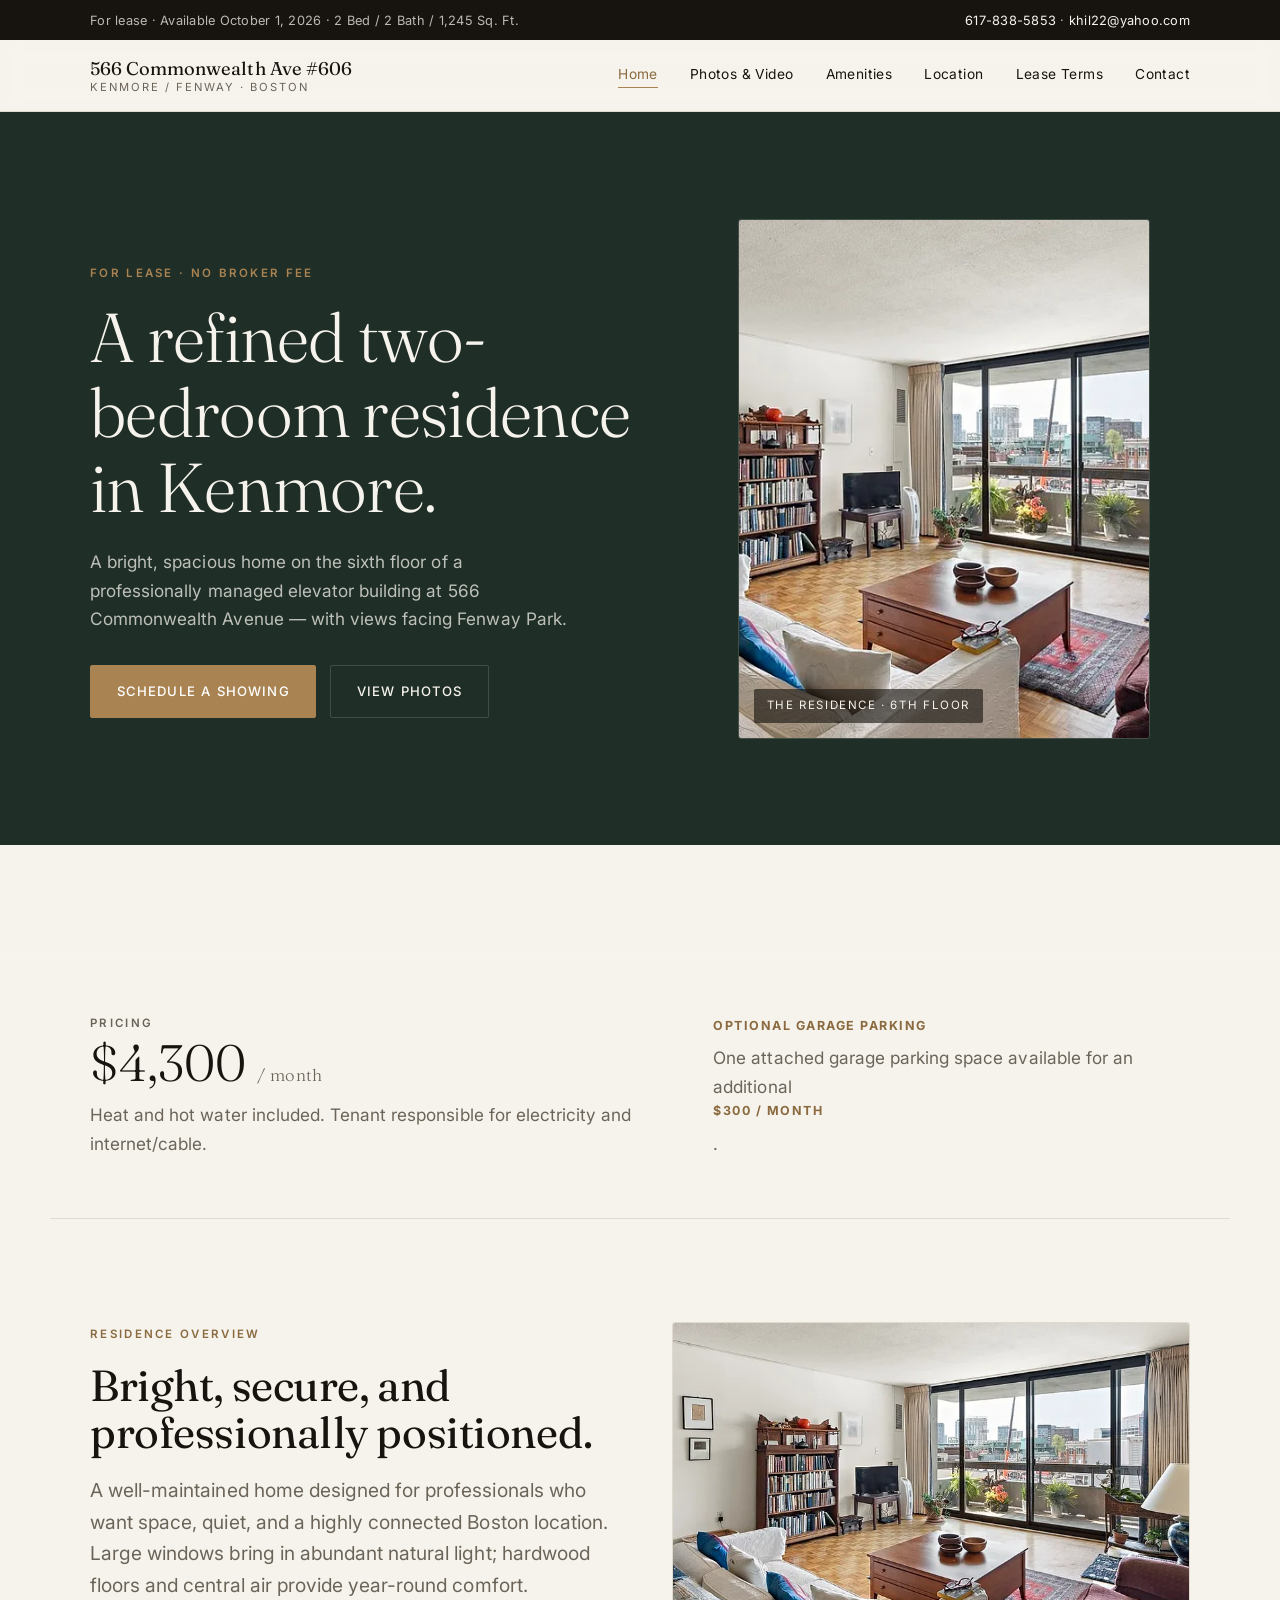
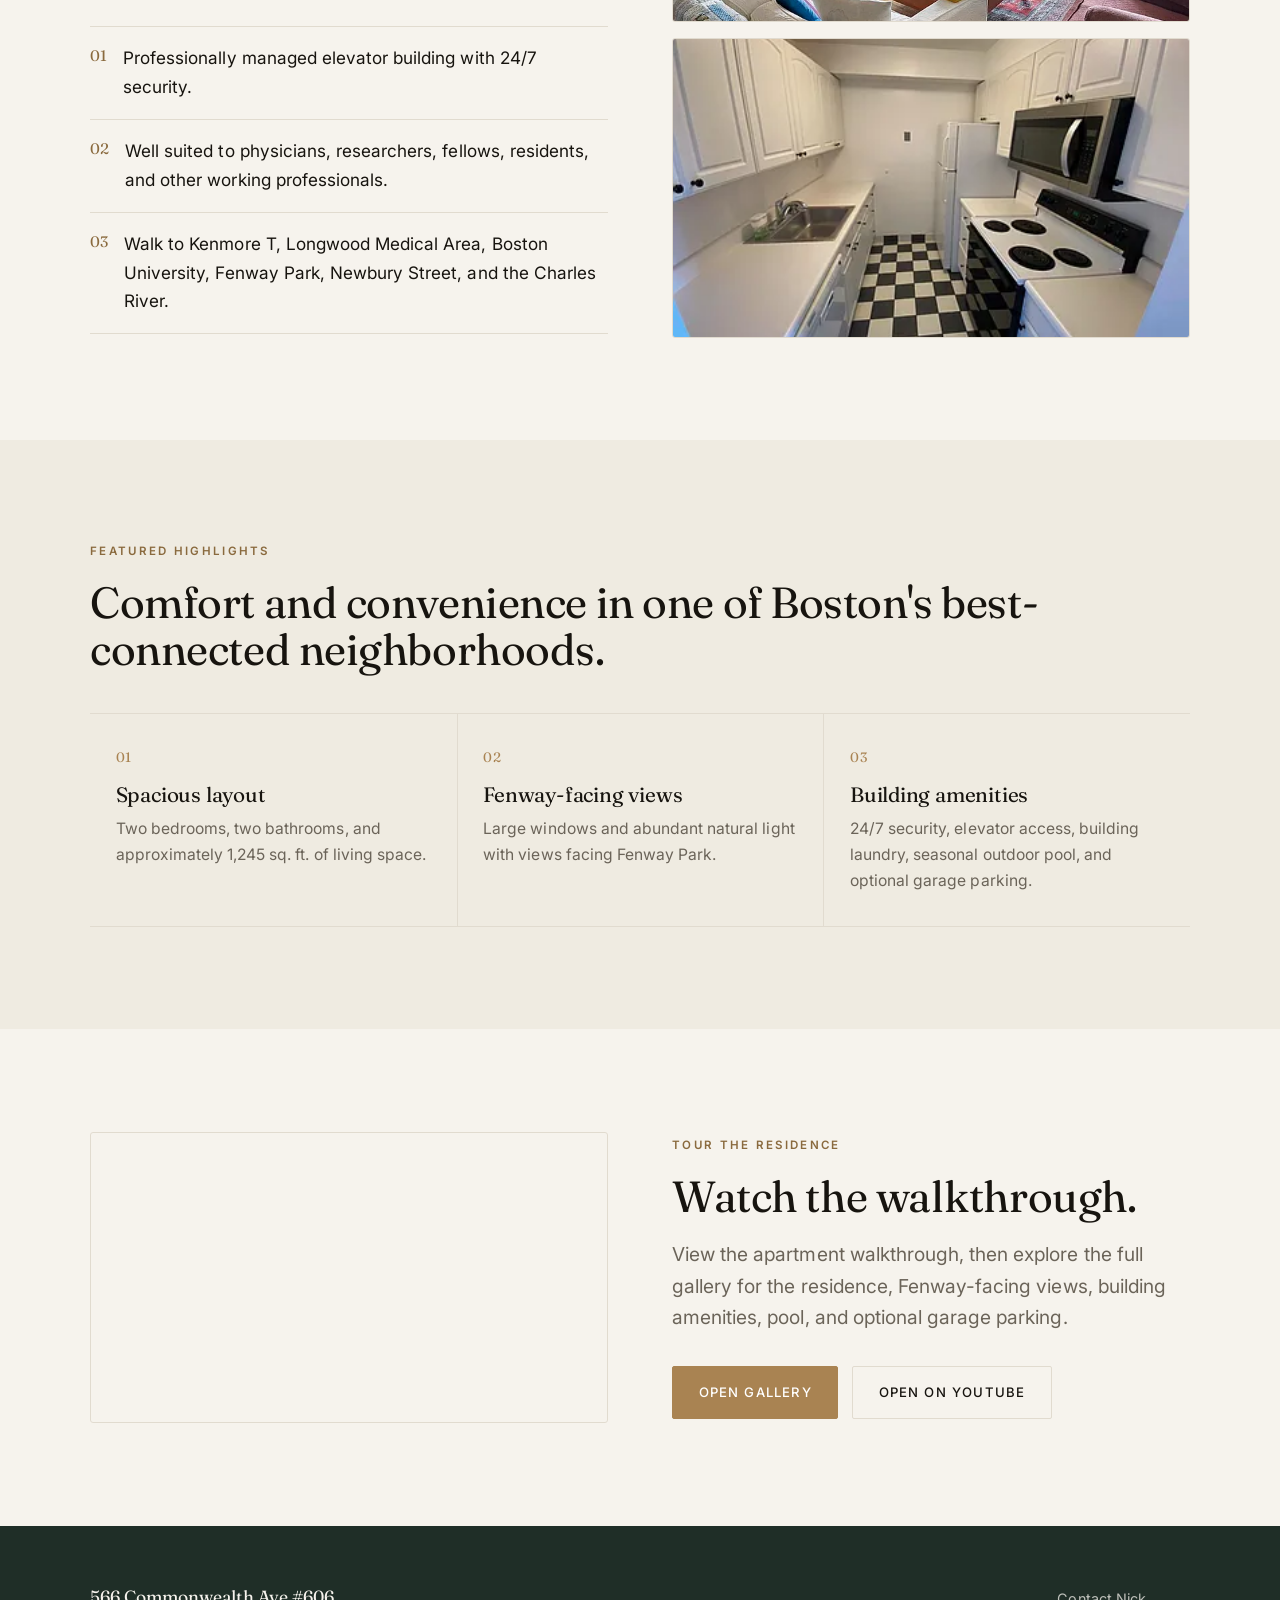
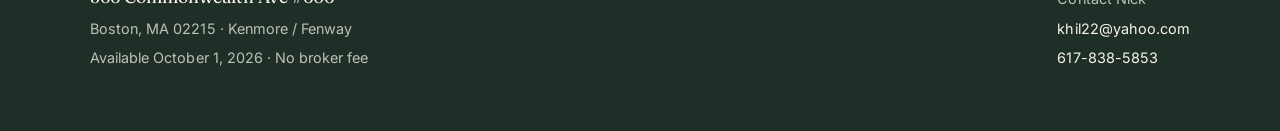
==== commit 8dbfae54: "Add files via upload" ====
--- a/index.html
+++ b/index.html
@@ -8,171 +8,17 @@
   <link rel="preconnect" href="https://fonts.googleapis.com">
   <link rel="preconnect" href="https://fonts.gstatic.com" crossorigin>
   <link href="https://fonts.googleapis.com/css2?family=Fraunces:opsz,wght@9..144,300;9..144,400;9..144,500&family=Inter:wght@400;500;600&display=swap" rel="stylesheet">
-  <style>
-    :root{
-      --ink:#17140F;
-      --paper:#F6F3ED;
-      --paper-2:#EFEBE1;
-      --pine:#1F2E27;
-      --pine-2:#2A3B33;
-      --brass:#A98352;
-      --brass-deep:#8A6A3E;
-      --line:#E1DBCF;
-      --line-dark:rgba(246,243,237,.16);
-      --muted:#6B6459;
-      --paper-muted:rgba(246,243,237,.74);
-      --display:'Fraunces',Georgia,'Times New Roman',serif;
-      --body:'Inter',system-ui,-apple-system,Segoe UI,Roboto,sans-serif;
-      --wrap:1180px;
-      --pad:clamp(1.25rem,4vw,2.5rem);
-    }
-    *{box-sizing:border-box}
-    html{scroll-behavior:smooth}
-    body{
-      margin:0;background:var(--paper);color:var(--ink);
-      font-family:var(--body);font-size:clamp(1rem,.55vw + .9rem,1.075rem);
-      line-height:1.65;-webkit-font-smoothing:antialiased;letter-spacing:.002em;
-    }
-    img{max-width:100%;display:block}
-    a{color:inherit}
-    .container{max-width:var(--wrap);margin:0 auto;padding-inline:var(--pad)}
-
-    .eyebrow{
-      font-size:.72rem;font-weight:600;text-transform:uppercase;
-      letter-spacing:.2em;color:var(--brass-deep);margin:0 0 1.1rem;
-    }
-    h1,h2,h3{font-family:var(--display);font-weight:300;line-height:1.08;letter-spacing:-.01em;margin:0}
-    h2.section-title{font-size:clamp(1.9rem,3.4vw,2.9rem);font-weight:400;margin:.2rem 0 1.2rem}
-    h3{font-weight:400}
-    p{margin:0 0 1rem}
-    .lead{font-size:clamp(1.05rem,.6vw + .95rem,1.2rem);color:var(--muted)}
-
-    /* ---- top utility bar ---- */
-    .topbar{background:var(--ink);color:var(--paper-muted);font-size:.8rem;letter-spacing:.02em}
-    .topbar .container{display:flex;justify-content:space-between;gap:1rem;flex-wrap:wrap;padding-block:.6rem}
-    .topbar a{color:var(--paper);text-decoration:none}
-    .topbar a:hover{color:var(--brass)}
-
-    /* ---- header / nav ---- */
-    .site-header{position:sticky;top:0;z-index:50;background:rgba(246,243,237,.88);backdrop-filter:saturate(140%) blur(10px);border-bottom:1px solid var(--line)}
-    .nav{display:flex;align-items:center;justify-content:space-between;gap:1rem;padding-block:1.05rem}
-    .brand{display:flex;flex-direction:column;text-decoration:none;line-height:1.25}
-    .brand span:first-child{font-family:var(--display);font-size:1.15rem}
-    .brand span:last-child{font-size:.7rem;text-transform:uppercase;letter-spacing:.18em;color:var(--muted)}
-    .nav-links{display:flex;gap:2rem;align-items:center}
-    .nav-links a{text-decoration:none;font-size:.86rem;letter-spacing:.03em;color:var(--ink);padding-bottom:2px;border-bottom:1px solid transparent;transition:border-color .2s,color .2s}
-    .nav-links a:hover{border-color:var(--brass);color:var(--brass-deep)}
-    .menu-button{display:none;background:none;border:1px solid var(--line);border-radius:2px;padding:.5rem .85rem;font-family:var(--body);font-size:.8rem;letter-spacing:.08em;text-transform:uppercase;cursor:pointer;color:var(--ink)}
-
-    /* ---- buttons ---- */
-    .button{display:inline-flex;align-items:center;justify-content:center;text-decoration:none;font-size:.82rem;letter-spacing:.09em;text-transform:uppercase;font-weight:500;padding:.9rem 1.6rem;border-radius:2px;border:1px solid transparent;transition:transform .2s,background .2s,color .2s,border-color .2s}
-    .button:hover{transform:translateY(-1px)}
-    .button.primary{background:var(--brass);color:#fff;border-color:var(--brass)}
-    .button.primary:hover{background:var(--brass-deep);border-color:var(--brass-deep)}
-    .button.secondary{background:transparent;color:var(--paper);border-color:var(--line-dark)}
-    .button.secondary:hover{border-color:var(--paper);background:rgba(246,243,237,.08)}
-    .button.ghost{background:transparent;color:var(--ink);border-color:var(--line)}
-    .button.ghost:hover{border-color:var(--brass);color:var(--brass-deep)}
-
-    /* ---- hero (calm, dark pine field — no busy background photo) ---- */
-    .hero{background:var(--pine);color:var(--paper)}
-    .hero .container{display:grid;grid-template-columns:1.05fr .95fr;gap:clamp(2rem,5vw,4.5rem);align-items:center;padding-block:clamp(3.5rem,7vw,6rem)}
-    .hero .eyebrow{color:var(--brass)}
-    .hero h1{font-size:clamp(2.5rem,5.4vw,4.4rem);color:var(--paper)}
-    .hero p{color:var(--paper-muted);max-width:44ch;margin-top:1.5rem}
-    .hero-actions{display:flex;gap:.85rem;flex-wrap:wrap;margin-top:2rem}
-    .hero-figure{position:relative}
-    .hero-figure img{width:100%;height:clamp(320px,42vw,520px);object-fit:cover;border-radius:3px;border:1px solid var(--line-dark)}
-    .hero-figure figcaption{position:absolute;left:1rem;bottom:1rem;background:rgba(23,20,15,.62);color:var(--paper);font-size:.72rem;letter-spacing:.14em;text-transform:uppercase;padding:.45rem .8rem;border-radius:2px}
-
-    /* ---- stat row (hairline separated, restrained) ---- */
-    .stats{border-top:1px solid var(--line-dark);border-bottom:1px solid var(--line-dark)}
-    .stats .container{display:grid;grid-template-columns:repeat(4,1fr);padding:0}
-    .stat{padding:1.6rem var(--pad);text-align:left;border-left:1px solid var(--line-dark)}
-    .stat:first-child{border-left:none}
-    .stat strong{display:block;font-family:var(--display);font-weight:300;font-size:1.85rem;color:var(--paper);line-height:1}
-    .stat span{display:block;margin-top:.4rem;font-size:.72rem;letter-spacing:.14em;text-transform:uppercase;color:var(--paper-muted)}
-
-    /* ---- price band ---- */
-    .price{background:var(--paper)}
-    .price .container{display:grid;grid-template-columns:1.2fr 1fr;gap:clamp(1.5rem,4vw,3.5rem);align-items:end;padding-block:clamp(2.5rem,5vw,3.75rem);border-bottom:1px solid var(--line)}
-    .price-main{font-family:var(--display);font-weight:300;font-size:clamp(2.4rem,4vw,3.4rem);line-height:1;margin:.3rem 0 .8rem}
-    .price-main small{font-size:1.05rem;color:var(--muted);letter-spacing:.02em}
-    .price p{color:var(--muted);margin:0}
-    .price .aside strong{display:block;font-size:.78rem;letter-spacing:.12em;text-transform:uppercase;color:var(--brass-deep);margin-bottom:.5rem}
-
-    /* ---- generic section ---- */
-    .section{padding-block:clamp(4rem,8vw,7rem)}
-    .section.tint{background:var(--paper-2)}
-    .split{display:grid;grid-template-columns:1fr 1fr;gap:clamp(2rem,5vw,4.5rem);align-items:center}
-    .split.reverse .col-text{order:2}
-
-    .rule-list{display:grid;gap:0;margin-top:1.5rem}
-    .rule-list div{display:grid;grid-template-columns:auto 1fr;gap:1rem;align-items:start;padding:1.1rem 0;border-top:1px solid var(--line)}
-    .rule-list div:last-child{border-bottom:1px solid var(--line)}
-    .rule-list .mk{font-family:var(--display);font-size:.95rem;color:var(--brass-deep);line-height:1.6}
-
-    .image-stack{display:grid;gap:1rem}
-    .image-stack img{width:100%;height:clamp(180px,24vw,300px);object-fit:cover;border-radius:3px;border:1px solid var(--line)}
-
-    /* ---- features (quiet, hairline cards) ---- */
-    .feature-grid{display:grid;grid-template-columns:repeat(3,1fr);gap:0;margin-top:2.5rem;border-top:1px solid var(--line)}
-    .feature-card{padding:2rem clamp(1rem,2vw,2rem);border-left:1px solid var(--line);border-bottom:1px solid var(--line)}
-    .feature-card:first-child{border-left:none}
-    .feature-card h3{font-size:1.35rem;margin-bottom:.6rem}
-    .feature-card p{color:var(--muted);margin:0;font-size:.98rem}
-    .feature-index{font-family:var(--display);font-size:.85rem;color:var(--brass);letter-spacing:.05em;margin-bottom:1rem}
-
-    /* ---- video ---- */
-    .video-embed{position:relative;aspect-ratio:16/9;border-radius:3px;overflow:hidden;border:1px solid var(--line)}
-    .video-embed iframe{position:absolute;inset:0;width:100%;height:100%;border:0}
-
-    /* ---- footer ---- */
-    .footer{background:var(--pine);color:var(--paper-muted)}
-    .footer .container{display:flex;justify-content:space-between;gap:2rem;flex-wrap:wrap;padding-block:clamp(2.5rem,5vw,3.5rem)}
-    .footer strong{color:var(--paper);font-family:var(--display);font-weight:400;font-size:1.1rem}
-    .footer a{color:var(--paper);text-decoration:none}
-    .footer a:hover{color:var(--brass)}
-    .footer p{margin:.35rem 0;font-size:.9rem}
-
-    /* ---- entrance motion ---- */
-    .rise{opacity:0;transform:translateY(14px);animation:rise .8s cubic-bezier(.2,.7,.2,1) forwards}
-    .rise.d1{animation-delay:.08s}.rise.d2{animation-delay:.16s}.rise.d3{animation-delay:.24s}
-    @keyframes rise{to{opacity:1;transform:none}}
-
-    /* ---- responsive ---- */
-    @media(max-width:860px){
-      .nav-links{display:none;position:absolute;top:100%;left:0;right:0;flex-direction:column;gap:0;background:var(--paper);border-bottom:1px solid var(--line)}
-      .nav-links.open{display:flex}
-      .nav-links a{padding:1rem var(--pad);border-bottom:1px solid var(--line);border-radius:0}
-      .menu-button{display:inline-block}
-      .hero .container{grid-template-columns:1fr}
-      .hero-figure{order:-1}
-      .stats .container{grid-template-columns:repeat(2,1fr)}
-      .stat:nth-child(3){border-left:none}
-      .stat:nth-child(3),.stat:nth-child(4){border-top:1px solid var(--line-dark)}
-      .price .container,.split{grid-template-columns:1fr}
-      .split.reverse .col-text{order:0}
-      .feature-grid{grid-template-columns:1fr}
-      .feature-card{border-left:none}
-      .feature-card:first-child{border-top:none}
-    }
-    @media(prefers-reduced-motion:reduce){
-      .rise{animation:none;opacity:1;transform:none}
-      html{scroll-behavior:auto}
-      .button:hover{transform:none}
-    }
-  </style>
+  <link rel="stylesheet" href="styles.css">
 </head>
 <body>
-  <div class="topbar"><div class="container"><span>For lease · Available October 1, 2026 · 2 Bed / 2 Bath / 1,245 Sq. Ft.</span><span><a href="tel:+16178385853">617-838-5853</a> · <a href="mailto:khil22@yahoo.com">khil22@yahoo.com</a></span></div></div>
+  <div class="topbar"><div class="container"><span>For lease &middot; Available October 1, 2026 &middot; 2 Bed / 2 Bath / 1,245 Sq. Ft.</span><span><a href="tel:+16178385853">617-838-5853</a> &middot; <a href="mailto:khil22@yahoo.com">khil22@yahoo.com</a></span></div></div>
 
   <header class="site-header">
     <nav class="nav container">
-      <a class="brand" href="index.html"><span>566 Commonwealth Ave #606</span><span>Kenmore / Fenway · Boston</span></a>
+      <a class="brand" href="index.html"><span>566 Commonwealth Ave #606</span><span>Kenmore / Fenway &middot; Boston</span></a>
       <button class="menu-button" aria-expanded="false" aria-controls="nav-links">Menu</button>
       <div class="nav-links" id="nav-links">
-        <a href="index.html">Home</a>
+        <a href="index.html" class="active">Home</a>
         <a href="photos.html">Photos &amp; Video</a>
         <a href="amenities.html">Amenities</a>
         <a href="location.html">Location</a>
@@ -186,9 +32,9 @@
     <section class="hero">
       <div class="container">
         <div class="col-text">
-          <p class="eyebrow rise">For lease · No broker fee</p>
+          <p class="eyebrow rise">For lease &middot; No broker fee</p>
           <h1 class="rise d1">A refined two-bedroom residence in Kenmore.</h1>
-          <p class="rise d2">A bright, spacious home on the sixth floor of a professionally managed elevator building at 566 Commonwealth Avenue — with views facing Fenway Park.</p>
+          <p class="rise d2">A bright, spacious home on the sixth floor of a professionally managed elevator building at 566 Commonwealth Avenue &mdash; with views facing Fenway Park.</p>
           <div class="hero-actions rise d3">
             <a class="button primary" href="contact.html">Schedule a Showing</a>
             <a class="button secondary" href="photos.html">View Photos</a>
@@ -196,7 +42,7 @@
         </div>
         <figure class="hero-figure rise d2">
           <img src="images/living-room-1.webp" alt="Bright living room with hardwood floors and natural light">
-          <figcaption>The residence · 6th floor</figcaption>
+          <figcaption>The residence &middot; 6th floor</figcaption>
         </figure>
       </div>
     </section>
@@ -289,8 +135,8 @@
     <div class="container">
       <div>
         <strong>566 Commonwealth Ave #606</strong>
-        <p>Boston, MA 02215 · Kenmore / Fenway</p>
-        <p>Available October 1, 2026 · No broker fee</p>
+        <p>Boston, MA 02215 &middot; Kenmore / Fenway</p>
+        <p>Available October 1, 2026 &middot; No broker fee</p>
       </div>
       <div>
         <p>Contact Nick</p>
@@ -300,13 +146,6 @@
     </div>
   </footer>
 
-  <script>
-    const btn = document.querySelector('.menu-button');
-    const links = document.getElementById('nav-links');
-    btn.addEventListener('click', () => {
-      const open = links.classList.toggle('open');
-      btn.setAttribute('aria-expanded', open);
-    });
-  </script>
+  <script src="script.js"></script>
 </body>
 </html>
--- a/styles.css
+++ b/styles.css
@@ -0,0 +1,223 @@
+:root{
+  --ink:#17140F;
+  --paper:#F6F3ED;
+  --paper-2:#EFEBE1;
+  --pine:#1F2E27;
+  --pine-2:#2A3B33;
+  --brass:#A98352;
+  --brass-deep:#8A6A3E;
+  --line:#E1DBCF;
+  --line-dark:rgba(246,243,237,.16);
+  --muted:#6B6459;
+  --paper-muted:rgba(246,243,237,.74);
+  --display:'Fraunces',Georgia,'Times New Roman',serif;
+  --body:'Inter',system-ui,-apple-system,Segoe UI,Roboto,sans-serif;
+  --wrap:1180px;
+  --pad:clamp(1.25rem,4vw,2.5rem);
+}
+*{box-sizing:border-box}
+html{scroll-behavior:smooth}
+body{
+  margin:0;background:var(--paper);color:var(--ink);
+  font-family:var(--body);font-size:clamp(1rem,.55vw + .9rem,1.075rem);
+  line-height:1.65;-webkit-font-smoothing:antialiased;letter-spacing:.002em;
+}
+img{max-width:100%;display:block}
+a{color:inherit}
+.container{max-width:var(--wrap);margin:0 auto;padding-inline:var(--pad)}
+
+.eyebrow{font-size:.72rem;font-weight:600;text-transform:uppercase;letter-spacing:.2em;color:var(--brass-deep);margin:0 0 1.1rem}
+h1,h2,h3{font-family:var(--display);font-weight:300;line-height:1.08;letter-spacing:-.01em;margin:0}
+h2.section-title{font-size:clamp(1.9rem,3.4vw,2.9rem);font-weight:400;margin:.2rem 0 1.2rem}
+h3{font-weight:400}
+p{margin:0 0 1rem}
+.lead{font-size:clamp(1.05rem,.6vw + .95rem,1.2rem);color:var(--muted)}
+.small{font-size:.92rem;color:var(--muted)}
+
+/* ---- top utility bar ---- */
+.topbar{background:var(--ink);color:var(--paper-muted);font-size:.8rem;letter-spacing:.02em}
+.topbar .container{display:flex;justify-content:space-between;gap:1rem;flex-wrap:wrap;padding-block:.6rem}
+.topbar a{color:var(--paper);text-decoration:none}
+.topbar a:hover{color:var(--brass)}
+
+/* ---- header / nav ---- */
+.site-header{position:sticky;top:0;z-index:50;background:rgba(246,243,237,.88);backdrop-filter:saturate(140%) blur(10px);border-bottom:1px solid var(--line)}
+.nav{display:flex;align-items:center;justify-content:space-between;gap:1rem;padding-block:1.05rem}
+.brand{display:flex;flex-direction:column;text-decoration:none;line-height:1.25}
+.brand span:first-child{font-family:var(--display);font-size:1.15rem}
+.brand span:last-child{font-size:.7rem;text-transform:uppercase;letter-spacing:.18em;color:var(--muted)}
+.nav-links{display:flex;gap:2rem;align-items:center}
+.nav-links a{text-decoration:none;font-size:.86rem;letter-spacing:.03em;color:var(--ink);padding-bottom:2px;border-bottom:1px solid transparent;transition:border-color .2s,color .2s}
+.nav-links a:hover,.nav-links a.active{border-color:var(--brass);color:var(--brass-deep)}
+.menu-button{display:none;background:none;border:1px solid var(--line);border-radius:2px;padding:.5rem .85rem;font-family:var(--body);font-size:.8rem;letter-spacing:.08em;text-transform:uppercase;cursor:pointer;color:var(--ink)}
+
+/* ---- buttons ---- */
+.button{display:inline-flex;align-items:center;justify-content:center;text-decoration:none;font-size:.82rem;letter-spacing:.09em;text-transform:uppercase;font-weight:500;padding:.9rem 1.6rem;border-radius:2px;border:1px solid transparent;transition:transform .2s,background .2s,color .2s,border-color .2s}
+.button:hover{transform:translateY(-1px)}
+.button.primary{background:var(--brass);color:#fff;border-color:var(--brass)}
+.button.primary:hover{background:var(--brass-deep);border-color:var(--brass-deep)}
+.button.secondary{background:transparent;color:var(--paper);border-color:var(--line-dark)}
+.button.secondary:hover{border-color:var(--paper);background:rgba(246,243,237,.08)}
+.button.ghost{background:transparent;color:var(--ink);border-color:var(--line)}
+.button.ghost:hover{border-color:var(--brass);color:var(--brass-deep)}
+
+/* ---- home hero (calm pine field — no busy background photo) ---- */
+.hero{background:var(--pine);color:var(--paper)}
+.hero .container{display:grid;grid-template-columns:1.05fr .95fr;gap:clamp(2rem,5vw,4.5rem);align-items:center;padding-block:clamp(3.5rem,7vw,6rem)}
+.hero .eyebrow{color:var(--brass)}
+.hero h1{font-size:clamp(2.5rem,5.4vw,4.4rem);color:var(--paper)}
+.hero p{color:var(--paper-muted);max-width:44ch;margin-top:1.5rem}
+.hero-actions{display:flex;gap:.85rem;flex-wrap:wrap;margin-top:2rem}
+.hero-figure{position:relative}
+.hero-figure img{width:100%;height:clamp(320px,42vw,520px);object-fit:cover;border-radius:3px;border:1px solid var(--line-dark)}
+.hero-figure figcaption{position:absolute;left:1rem;bottom:1rem;background:rgba(23,20,15,.62);color:var(--paper);font-size:.72rem;letter-spacing:.14em;text-transform:uppercase;padding:.45rem .8rem;border-radius:2px}
+
+/* ---- compact page header for sub-pages ---- */
+.page-header{background:var(--pine);color:var(--paper)}
+.page-header .container{padding-block:clamp(2.75rem,6vw,4.5rem)}
+.page-header .eyebrow{color:var(--brass)}
+.page-header h1{font-size:clamp(2.1rem,4.4vw,3.4rem);color:var(--paper);max-width:22ch}
+.page-header p{color:var(--paper-muted);max-width:58ch;margin-top:1.1rem;margin-bottom:0}
+
+/* ---- stat row ---- */
+.stats{border-top:1px solid var(--line-dark);border-bottom:1px solid var(--line-dark)}
+.stats .container{display:grid;grid-template-columns:repeat(4,1fr);padding:0}
+.stat{padding:1.6rem var(--pad);text-align:left;border-left:1px solid var(--line-dark)}
+.stat:first-child{border-left:none}
+.stat strong{display:block;font-family:var(--display);font-weight:300;font-size:1.85rem;color:var(--paper);line-height:1}
+.stat span{display:block;margin-top:.4rem;font-size:.72rem;letter-spacing:.14em;text-transform:uppercase;color:var(--paper-muted)}
+
+/* ---- price band ---- */
+.price{background:var(--paper)}
+.price .container{display:grid;grid-template-columns:1.2fr 1fr;gap:clamp(1.5rem,4vw,3.5rem);align-items:end;padding-block:clamp(2.5rem,5vw,3.75rem);border-bottom:1px solid var(--line)}
+.price-main{font-family:var(--display);font-weight:300;font-size:clamp(2.4rem,4vw,3.4rem);line-height:1;margin:.3rem 0 .8rem}
+.price-main small{font-size:1.05rem;color:var(--muted);letter-spacing:.02em}
+.price p{color:var(--muted);margin:0}
+.price .aside strong{display:block;font-size:.78rem;letter-spacing:.12em;text-transform:uppercase;color:var(--brass-deep);margin-bottom:.5rem}
+
+/* ---- generic section ---- */
+.section{padding-block:clamp(4rem,8vw,7rem)}
+.section.compact{padding-block:clamp(2.75rem,5vw,4rem)}
+.section.tint{background:var(--paper-2)}
+.split{display:grid;grid-template-columns:1fr 1fr;gap:clamp(2rem,5vw,4.5rem);align-items:center}
+.split.reverse .col-text{order:2}
+
+.rule-list{display:grid;gap:0;margin-top:1.5rem}
+.rule-list div{display:grid;grid-template-columns:auto 1fr;gap:1rem;align-items:start;padding:1.1rem 0;border-top:1px solid var(--line)}
+.rule-list div:last-child{border-bottom:1px solid var(--line)}
+.rule-list .mk{font-family:var(--display);font-size:.95rem;color:var(--brass-deep);line-height:1.6}
+
+.image-stack{display:grid;gap:1rem}
+.image-stack img{width:100%;height:clamp(180px,24vw,300px);object-fit:cover;border-radius:3px;border:1px solid var(--line)}
+
+/* ---- features (quiet, hairline cards) ---- */
+.feature-grid{display:grid;grid-template-columns:repeat(3,1fr);gap:0;margin-top:2.5rem;border-top:1px solid var(--line)}
+.feature-card{padding:2rem clamp(1rem,2vw,2rem);border-left:1px solid var(--line);border-bottom:1px solid var(--line)}
+.feature-card:nth-child(3n+1){border-left:none}
+.feature-card h3{font-size:1.3rem;margin-bottom:.6rem}
+.feature-card p{color:var(--muted);margin:0;font-size:.98rem}
+.feature-index{font-family:var(--display);font-size:.85rem;color:var(--brass);letter-spacing:.05em;margin-bottom:1rem}
+
+/* ---- pills ---- */
+.pill-row{display:flex;flex-wrap:wrap;gap:.6rem;margin-top:1.5rem}
+.pill{border:1px solid var(--line);background:var(--paper);border-radius:2px;padding:.5rem .9rem;font-size:.74rem;letter-spacing:.08em;text-transform:uppercase;color:var(--muted)}
+
+/* ---- notice ---- */
+.notice{border:1px solid var(--line);border-left:3px solid var(--brass);background:var(--paper);border-radius:3px;padding:1.25rem 1.4rem;margin-top:1.5rem}
+.notice strong{display:block;font-size:.82rem;letter-spacing:.1em;text-transform:uppercase;color:var(--brass-deep);margin-bottom:.4rem}
+.notice p{margin:0}
+
+/* ---- spec / definition list ---- */
+.spec-list{border-top:1px solid var(--line);margin-top:1.5rem}
+.spec-list .row{display:grid;grid-template-columns:minmax(190px,1fr) 2fr;gap:1.5rem;padding:1.15rem 0;border-bottom:1px solid var(--line)}
+.spec-list .term{font-size:.78rem;letter-spacing:.12em;text-transform:uppercase;color:var(--brass-deep);padding-top:.15rem}
+.spec-list .val{color:var(--ink)}
+
+/* ---- amenity groups ---- */
+.amenity-group h3{font-size:1.4rem;margin-bottom:.5rem}
+.amenity-items{border-top:1px solid var(--line);margin-top:1rem}
+.amenity-items div{display:grid;grid-template-columns:auto 1fr;gap:1rem;padding:.95rem 0;border-bottom:1px solid var(--line)}
+.amenity-items .mk{color:var(--brass-deep);font-family:var(--display);line-height:1.5}
+
+/* ---- location nearby grid ---- */
+.nearby-grid{display:grid;grid-template-columns:repeat(2,1fr);column-gap:clamp(1.5rem,4vw,3rem);row-gap:0;margin-top:1.5rem}
+.nearby{display:flex;justify-content:space-between;align-items:baseline;gap:1rem;padding:1.05rem 0;border-bottom:1px solid var(--line)}
+.nearby .n{font-size:1rem}
+.nearby .p{font-size:.72rem;letter-spacing:.12em;text-transform:uppercase;color:var(--brass-deep);white-space:nowrap}
+
+/* ---- map ---- */
+.map-embed{position:relative;aspect-ratio:16/12;border-radius:3px;overflow:hidden;border:1px solid var(--line)}
+.map-embed iframe{position:absolute;inset:0;width:100%;height:100%;border:0}
+
+/* ---- video ---- */
+.video-embed{position:relative;aspect-ratio:16/9;border-radius:3px;overflow:hidden;border:1px solid var(--line)}
+.video-embed iframe{position:absolute;inset:0;width:100%;height:100%;border:0}
+
+/* ---- gallery + lightbox ---- */
+.gallery{display:grid;grid-template-columns:repeat(6,1fr);gap:1rem;margin-top:2.5rem}
+.gallery .g-item{position:relative;grid-column:span 2;display:block;overflow:hidden;border-radius:3px;border:1px solid var(--line);cursor:zoom-in;background:var(--paper-2)}
+.gallery .g-item.wide{grid-column:span 4}
+.gallery .g-item img{width:100%;height:clamp(200px,20vw,280px);object-fit:cover;transition:transform .35s ease}
+.gallery .g-item:hover img{transform:scale(1.04)}
+.gallery .g-cap{position:absolute;left:.75rem;bottom:.75rem;background:rgba(23,20,15,.62);color:var(--paper);font-size:.68rem;letter-spacing:.12em;text-transform:uppercase;padding:.35rem .7rem;border-radius:2px}
+.lightbox{position:fixed;inset:0;background:rgba(23,20,15,.93);display:none;align-items:center;justify-content:center;z-index:100;padding:24px}
+.lightbox.open{display:flex}
+.lightbox img{max-height:86vh;max-width:92vw;border-radius:3px;border:1px solid var(--line-dark)}
+.lightbox button{position:absolute;top:18px;right:20px;border:1px solid var(--line-dark);background:transparent;color:var(--paper);padding:.6rem 1rem;font-family:var(--body);font-size:.78rem;letter-spacing:.08em;text-transform:uppercase;cursor:pointer;border-radius:2px}
+.lightbox button:hover{border-color:var(--paper)}
+
+/* ---- contact ---- */
+.contact-card{border:1px solid var(--line);border-radius:3px;padding:clamp(1.5rem,4vw,2.5rem);background:var(--paper)}
+.contact-card .line{display:flex;justify-content:space-between;gap:1rem;align-items:baseline;padding:1.05rem 0;border-bottom:1px solid var(--line)}
+.contact-card .line:first-child{padding-top:0}
+.contact-card .line:last-child{border-bottom:none;padding-bottom:0}
+.contact-card .k{font-size:.76rem;letter-spacing:.12em;text-transform:uppercase;color:var(--brass-deep)}
+.contact-card .v{font-size:1.05rem;text-align:right}
+.contact-card a{color:var(--ink);text-decoration:none}
+.contact-card a:hover{color:var(--brass-deep)}
+
+/* ---- footer ---- */
+.footer{background:var(--pine);color:var(--paper-muted)}
+.footer .container{display:flex;justify-content:space-between;gap:2rem;flex-wrap:wrap;padding-block:clamp(2.5rem,5vw,3.5rem)}
+.footer strong{color:var(--paper);font-family:var(--display);font-weight:400;font-size:1.1rem}
+.footer a{color:var(--paper);text-decoration:none}
+.footer a:hover{color:var(--brass)}
+.footer p{margin:.35rem 0;font-size:.9rem}
+
+/* ---- entrance motion ---- */
+.rise{opacity:0;transform:translateY(14px);animation:rise .8s cubic-bezier(.2,.7,.2,1) forwards}
+.rise.d1{animation-delay:.08s}.rise.d2{animation-delay:.16s}.rise.d3{animation-delay:.24s}
+@keyframes rise{to{opacity:1;transform:none}}
+
+/* ---- responsive ---- */
+@media(max-width:860px){
+  .nav-links{display:none;position:absolute;top:100%;left:0;right:0;flex-direction:column;gap:0;background:var(--paper);border-bottom:1px solid var(--line)}
+  .nav-links.open{display:flex}
+  .nav-links a{padding:1rem var(--pad);border-bottom:1px solid var(--line);border-radius:0}
+  .nav-links a.active{border-left:3px solid var(--brass);border-bottom:1px solid var(--line)}
+  .menu-button{display:inline-block}
+  .hero .container{grid-template-columns:1fr}
+  .hero-figure{order:-1}
+  .stats .container{grid-template-columns:repeat(2,1fr)}
+  .stat:nth-child(3){border-left:none}
+  .stat:nth-child(3),.stat:nth-child(4){border-top:1px solid var(--line-dark)}
+  .price .container,.split{grid-template-columns:1fr}
+  .split.reverse .col-text{order:0}
+  .feature-grid{grid-template-columns:1fr}
+  .feature-card{border-left:none}
+  .feature-card:first-child{border-top:none}
+  .nearby-grid{grid-template-columns:1fr}
+  .gallery{grid-template-columns:1fr 1fr}
+  .gallery .g-item,.gallery .g-item.wide{grid-column:span 2}
+  .spec-list .row{grid-template-columns:1fr;gap:.35rem}
+  .contact-card .v{text-align:left}
+}
+@media(max-width:560px){
+  .gallery{grid-template-columns:1fr}
+  .gallery .g-item,.gallery .g-item.wide{grid-column:auto}
+}
+@media(prefers-reduced-motion:reduce){
+  .rise{animation:none;opacity:1;transform:none}
+  html{scroll-behavior:auto}
+  .button:hover,.gallery .g-item:hover img{transform:none}
+}
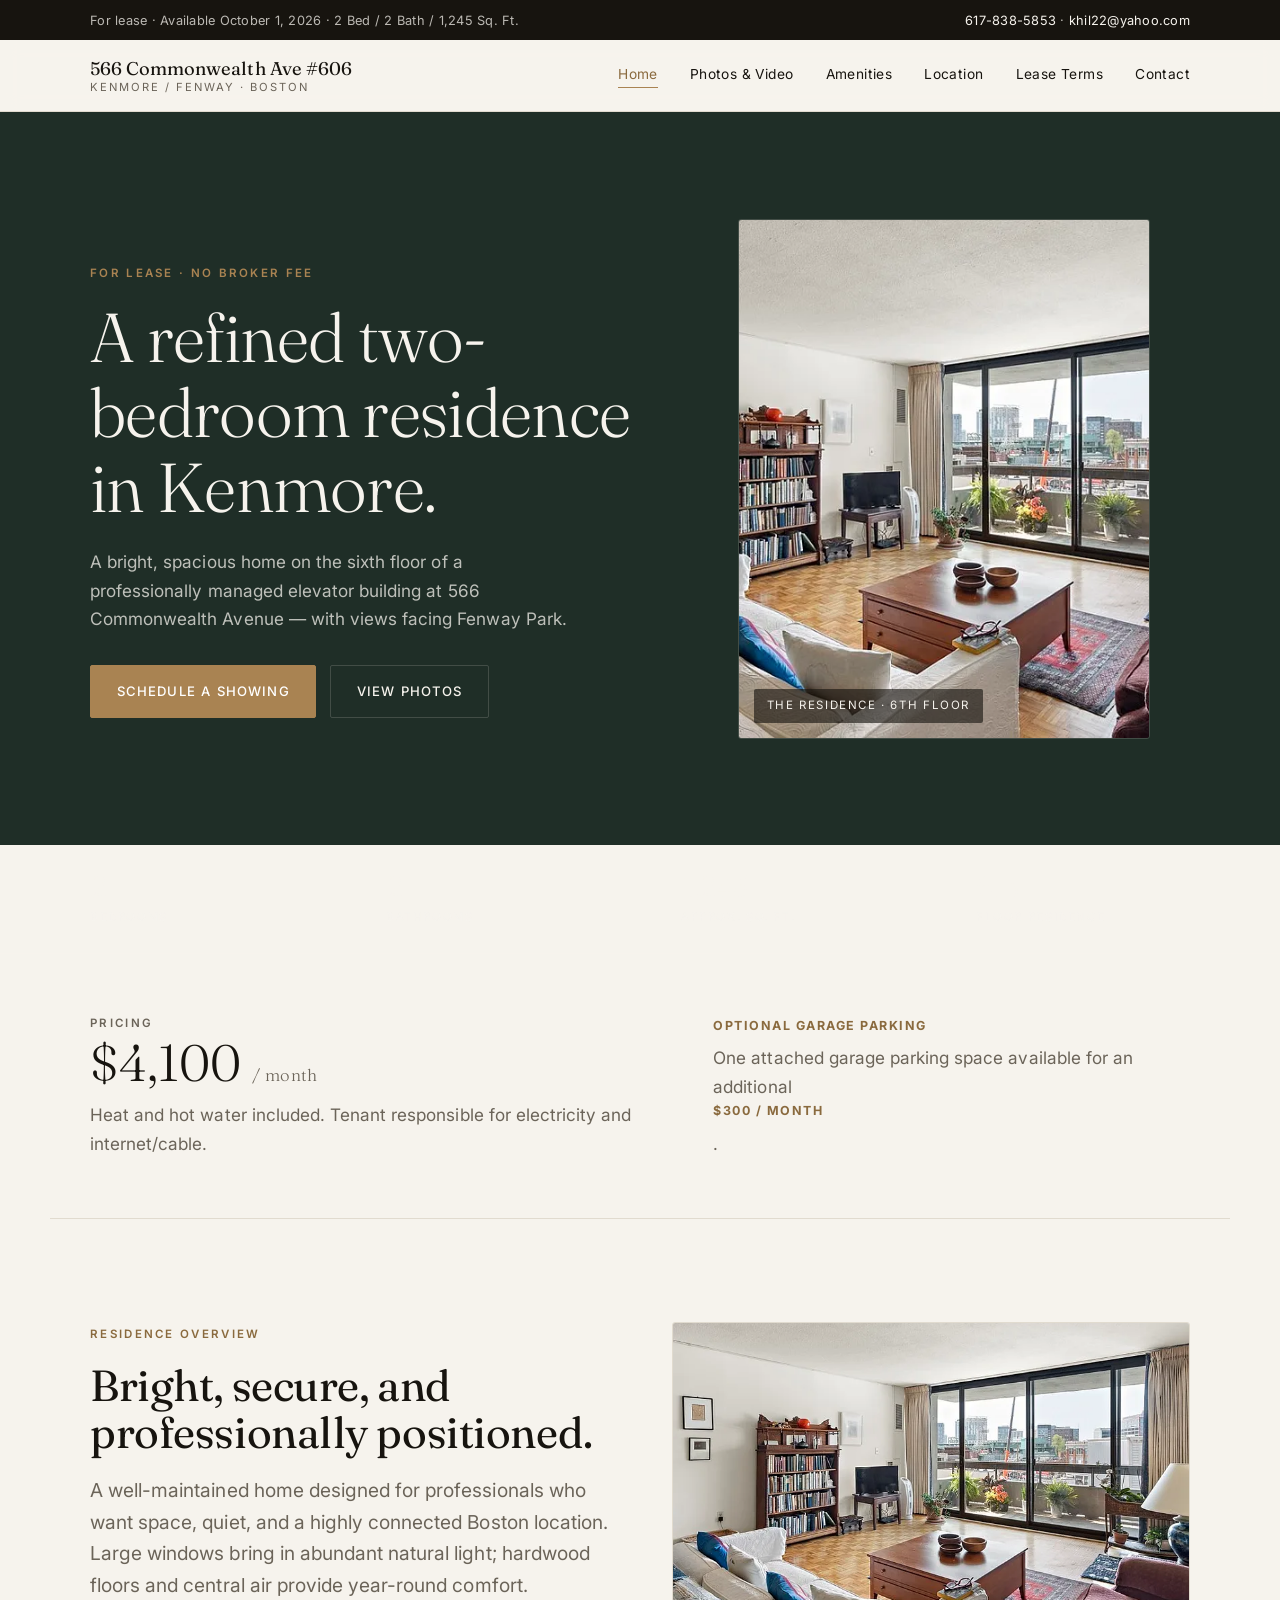
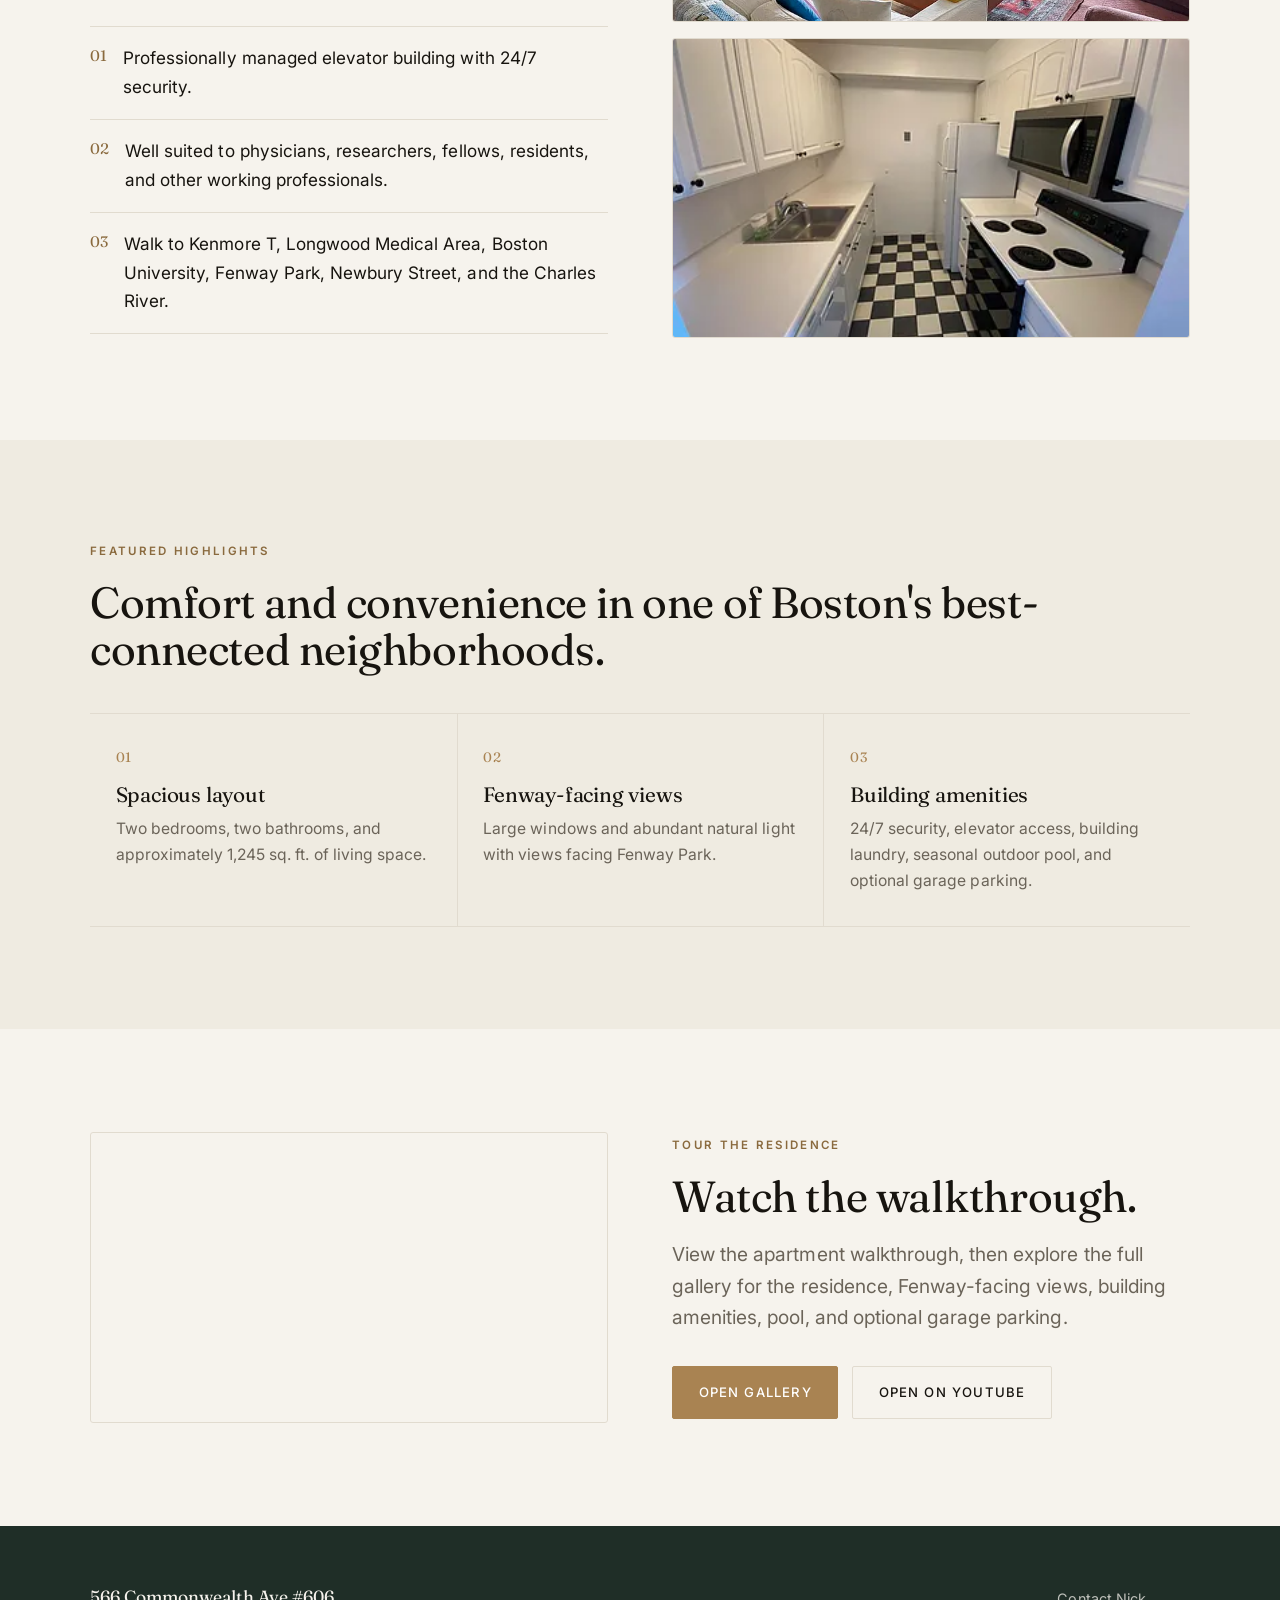
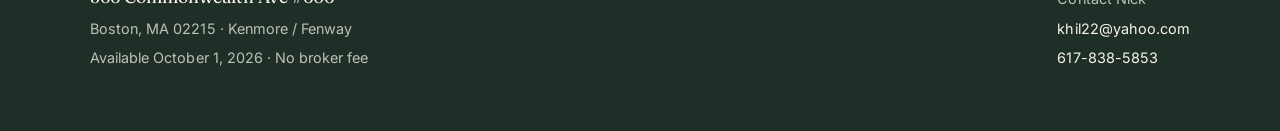
==== commit e539aafc: "Update index.html" ====
--- a/index.html
+++ b/index.html
@@ -60,7 +60,7 @@
       <div class="container">
         <div>
           <p class="eyebrow">Pricing</p>
-          <div class="price-main">$4,300 <small>/ month</small></div>
+          <div class="price-main">$4,100 <small>/ month</small></div>
           <p>Heat and hot water included. Tenant responsible for electricity and internet/cable.</p>
         </div>
         <div class="aside">
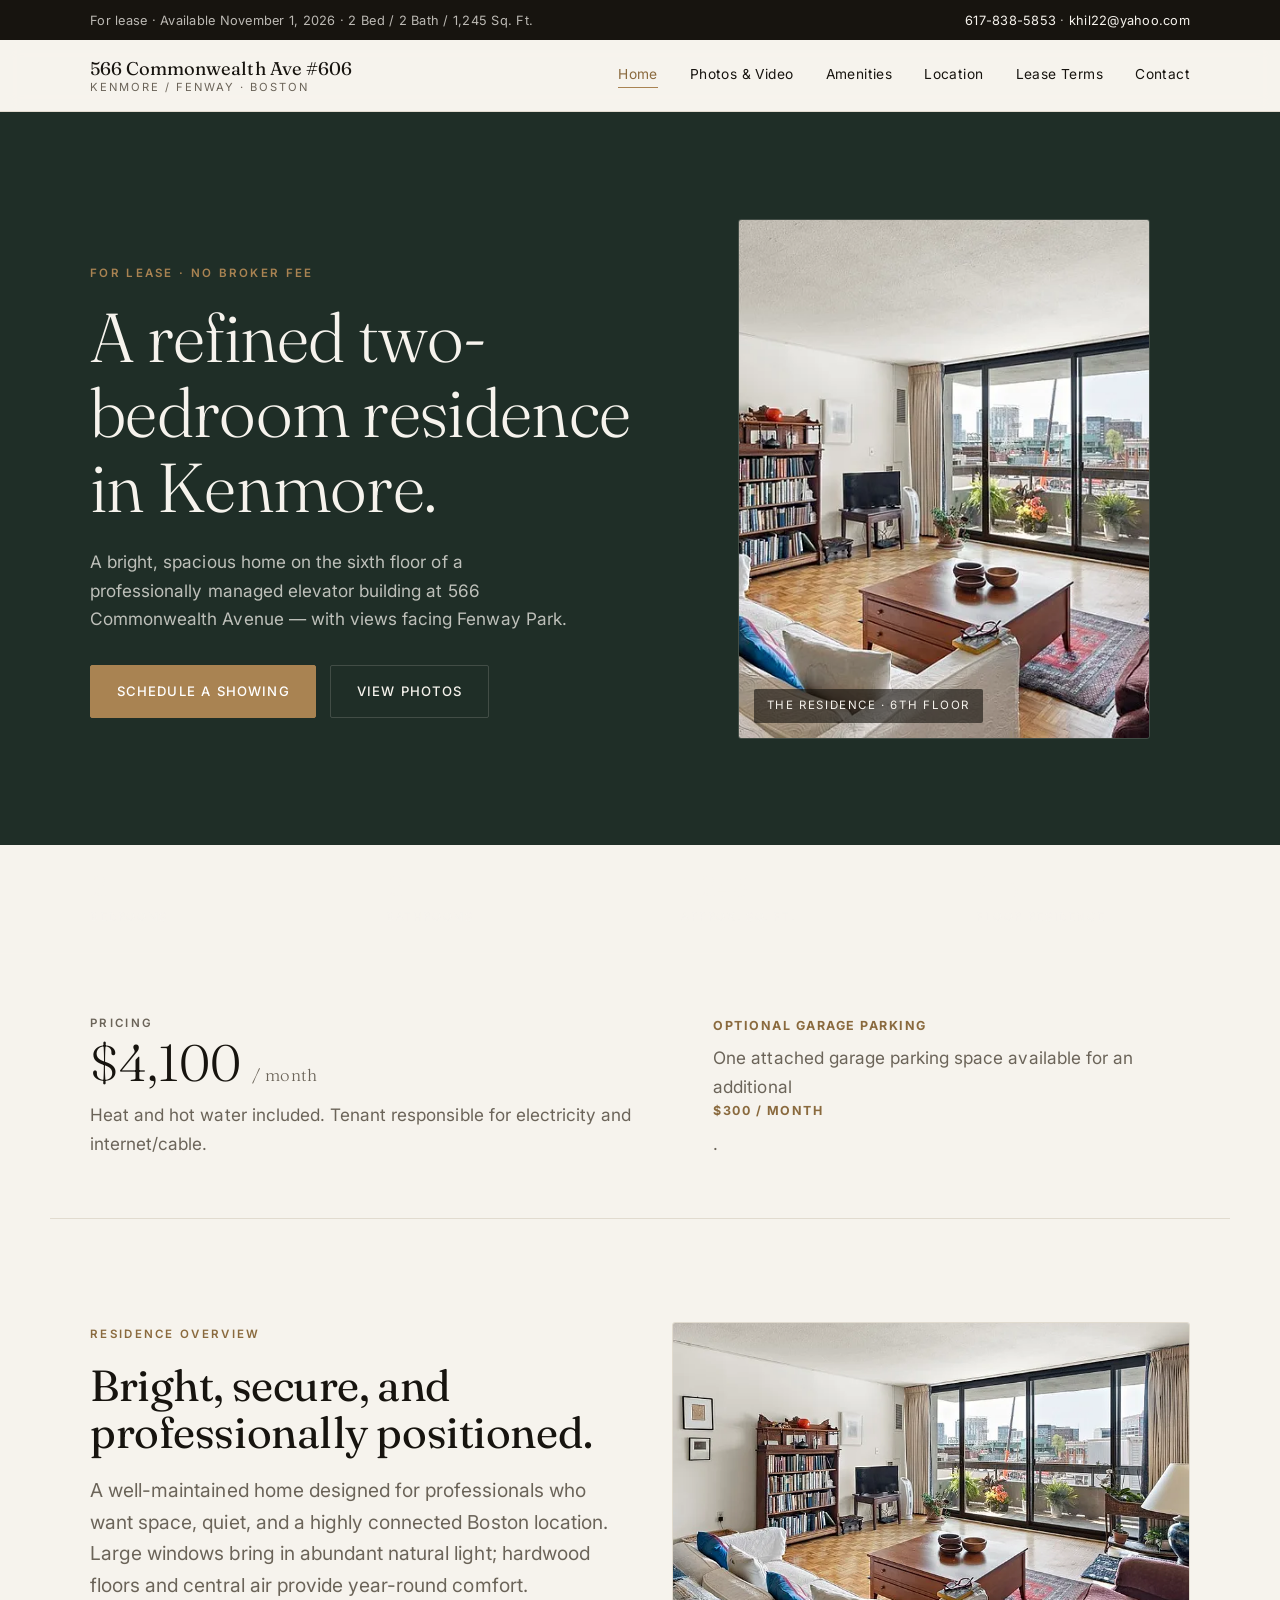
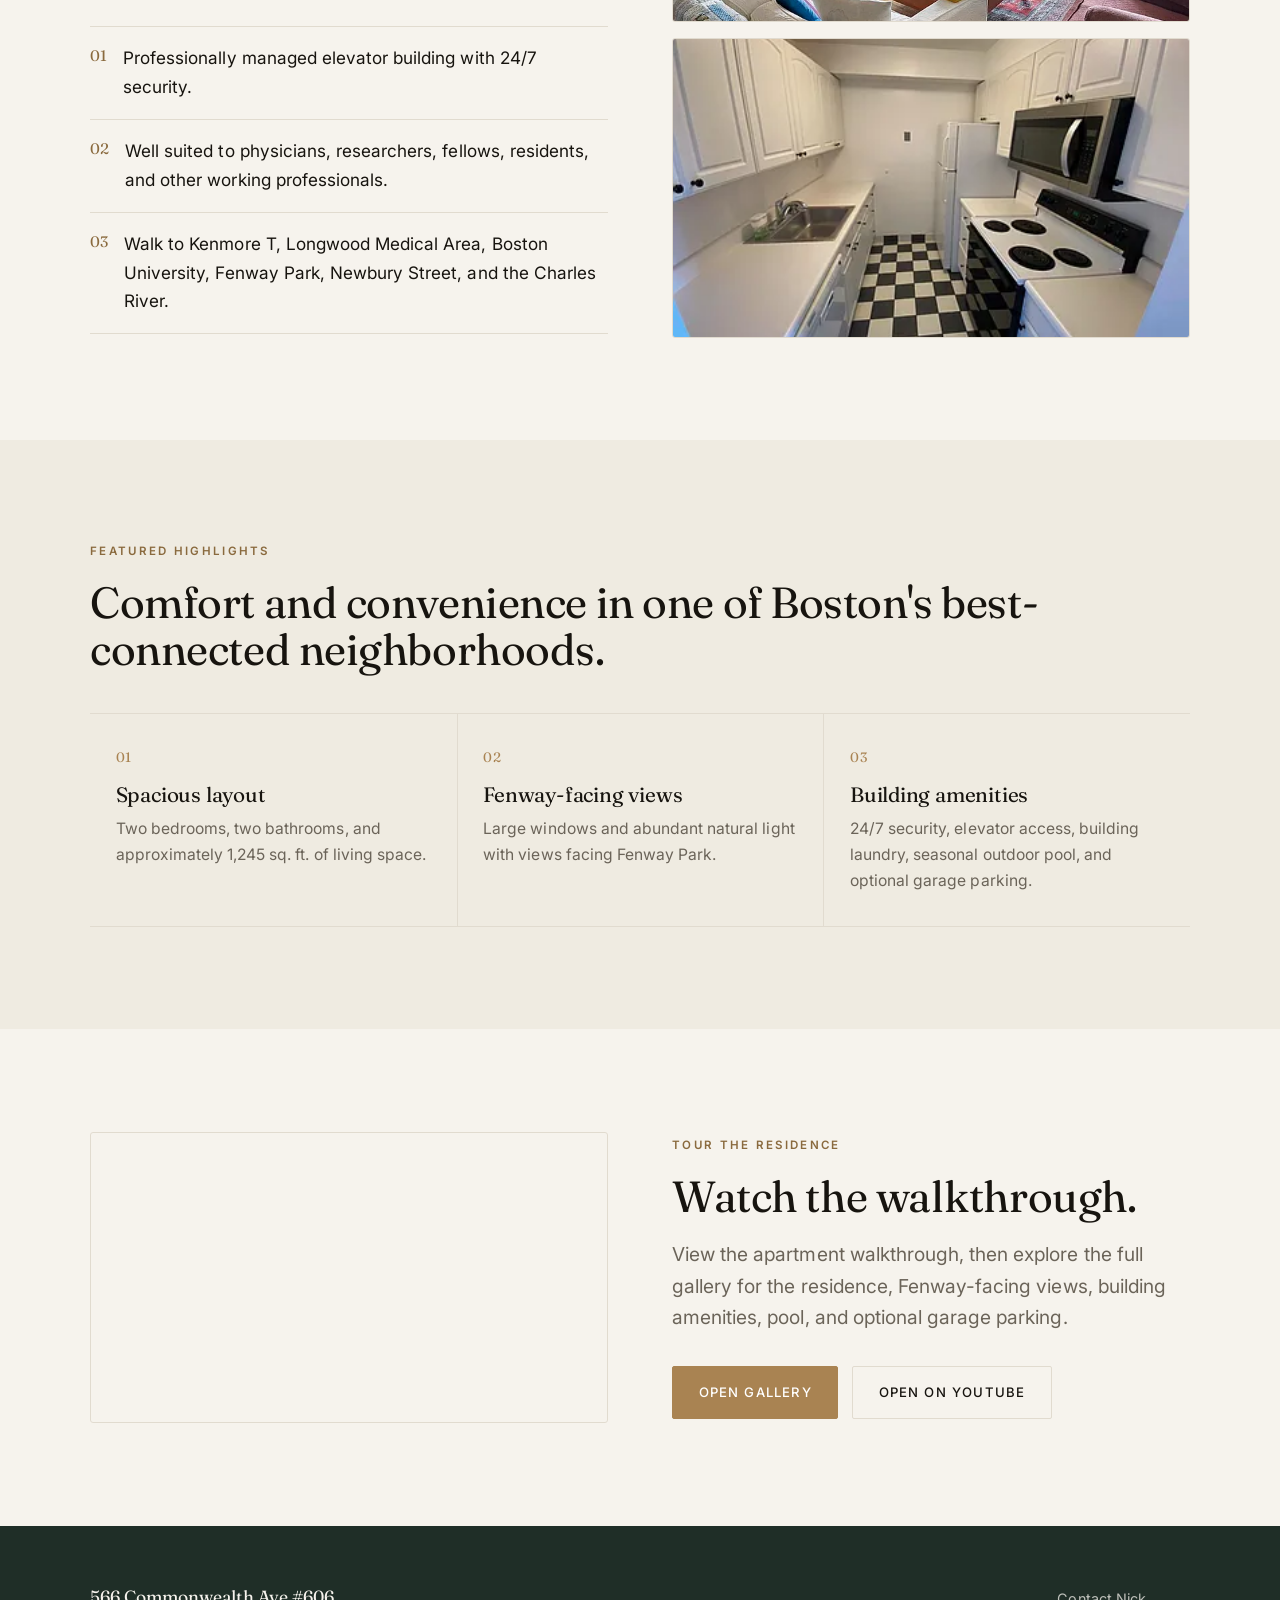
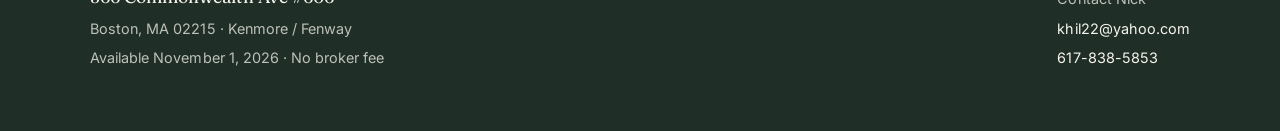
==== commit 35e714e0: "Update availability date for Boston apartment listing" ====
--- a/index.html
+++ b/index.html
@@ -4,14 +4,14 @@
   <meta charset="utf-8">
   <meta name="viewport" content="width=device-width, initial-scale=1">
   <title>566 Commonwealth Ave #606 | Boston Apartment for Rent</title>
-  <meta name="description" content="A refined 2 bed, 2 bath residence for lease at 566 Commonwealth Ave #606 in Boston's Kenmore/Fenway neighborhood. Available October 1, 2026.">
+  <meta name="description" content="A refined 2 bed, 2 bath residence for lease at 566 Commonwealth Ave #606 in Boston's Kenmore/Fenway neighborhood. Available November 1, 2026.">
   <link rel="preconnect" href="https://fonts.googleapis.com">
   <link rel="preconnect" href="https://fonts.gstatic.com" crossorigin>
   <link href="https://fonts.googleapis.com/css2?family=Fraunces:opsz,wght@9..144,300;9..144,400;9..144,500&family=Inter:wght@400;500;600&display=swap" rel="stylesheet">
   <link rel="stylesheet" href="styles.css">
 </head>
 <body>
-  <div class="topbar"><div class="container"><span>For lease &middot; Available October 1, 2026 &middot; 2 Bed / 2 Bath / 1,245 Sq. Ft.</span><span><a href="tel:+16178385853">617-838-5853</a> &middot; <a href="mailto:khil22@yahoo.com">khil22@yahoo.com</a></span></div></div>
+  <div class="topbar"><div class="container"><span>For lease &middot; Available November 1, 2026 &middot; 2 Bed / 2 Bath / 1,245 Sq. Ft.</span><span><a href="tel:+16178385853">617-838-5853</a> &middot; <a href="mailto:khil22@yahoo.com">khil22@yahoo.com</a></span></div></div>
 
   <header class="site-header">
     <nav class="nav container">
@@ -136,7 +136,7 @@
       <div>
         <strong>566 Commonwealth Ave #606</strong>
         <p>Boston, MA 02215 &middot; Kenmore / Fenway</p>
-        <p>Available October 1, 2026 &middot; No broker fee</p>
+        <p>Available November 1, 2026 &middot; No broker fee</p>
       </div>
       <div>
         <p>Contact Nick</p>
